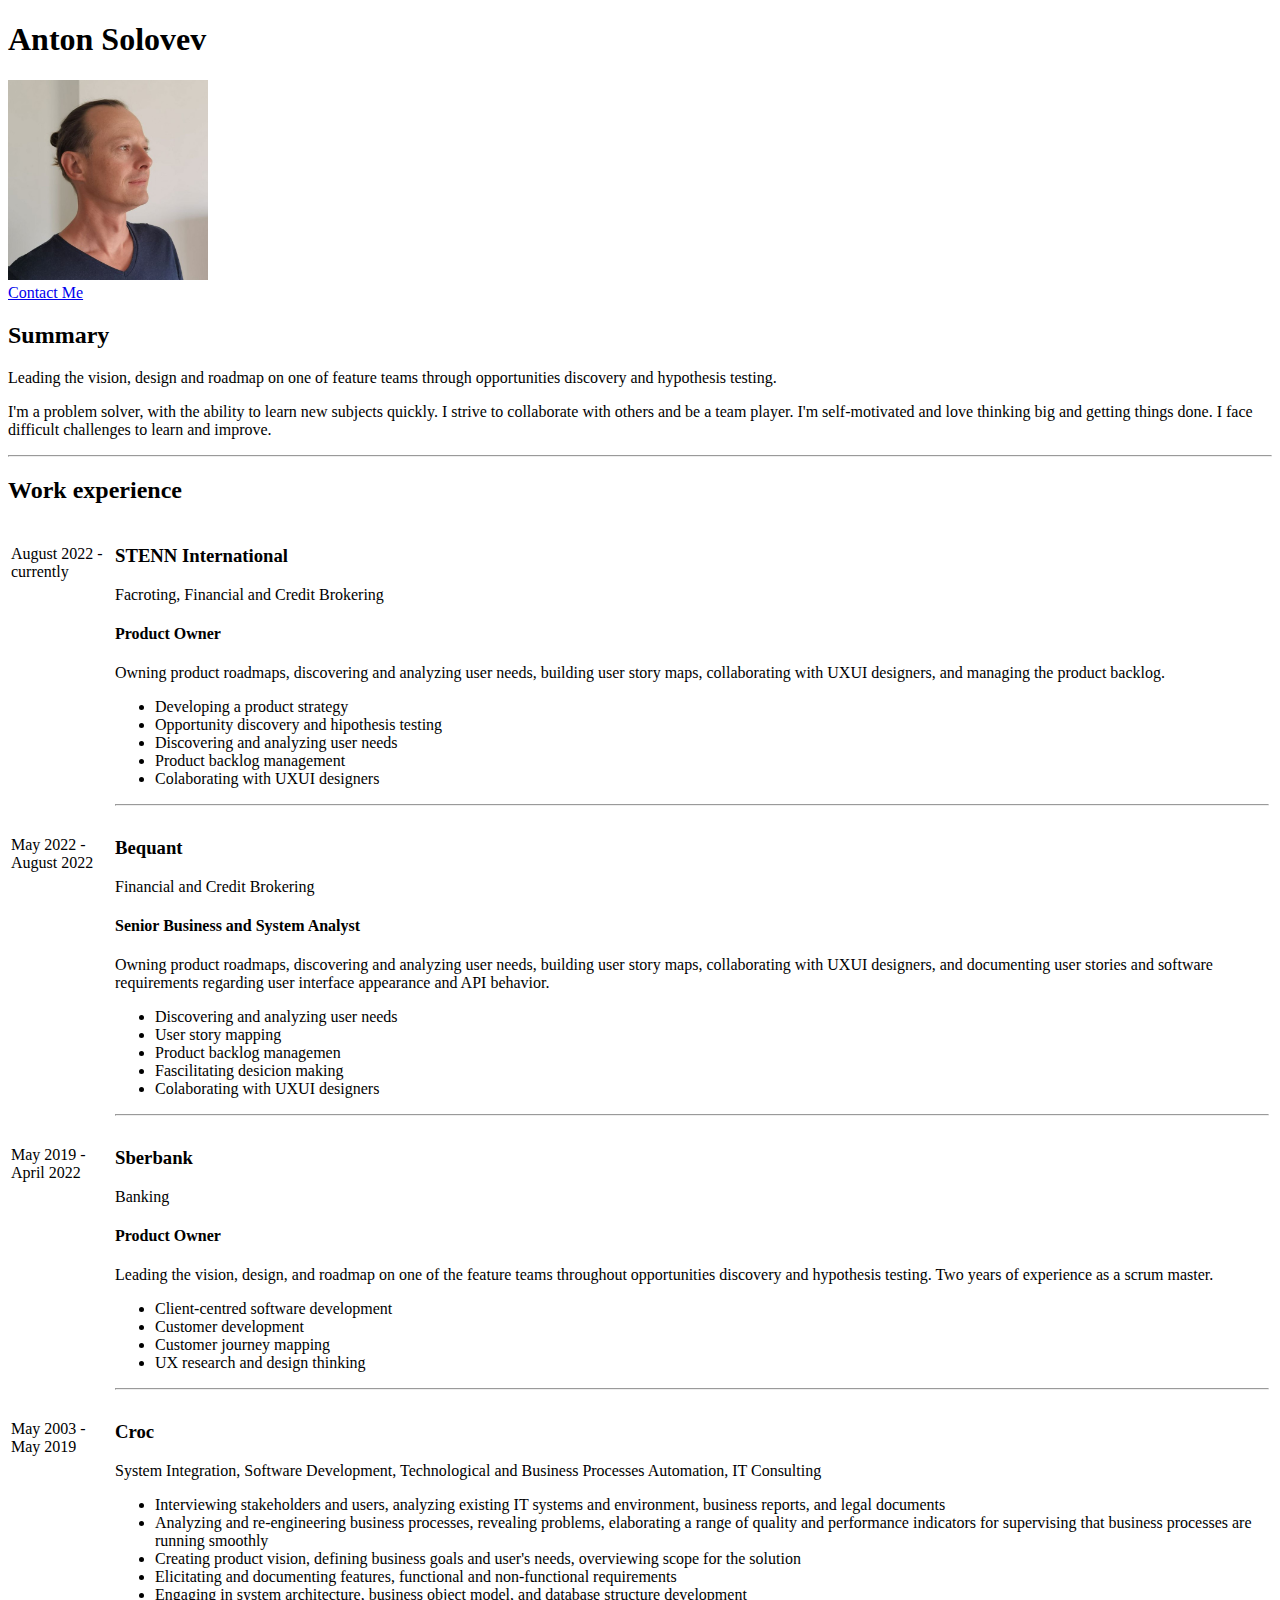
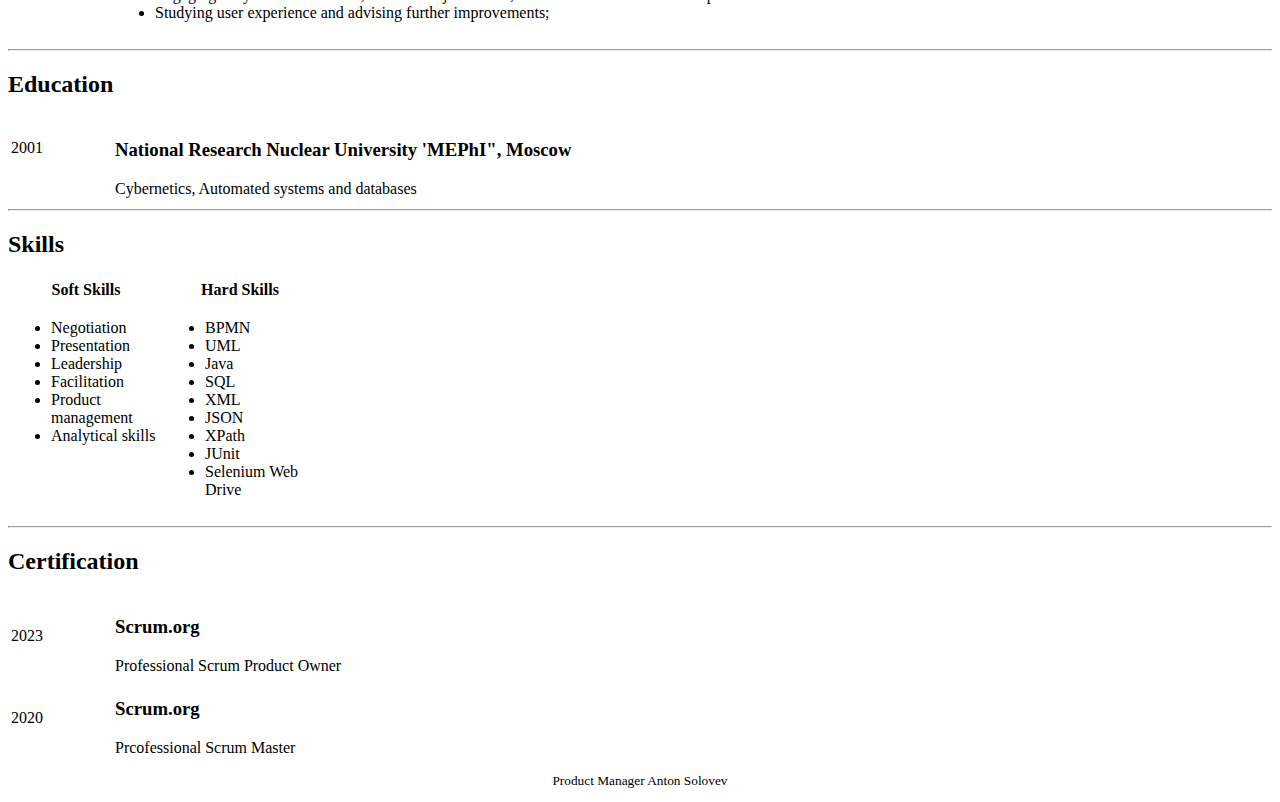
==== index.html @ 21865e2b "Add files via upload" ====
<!DOCTYPE html>
<html lang="en">
    <head>
        <meta charset="UTF-8" />
        <title>My Resume</title>
    </head>
    <body>
        <h1>Anton Solovev</h1>
        <img 
            src="./assets/images/Anton Solovev photo.jpg"
            height="200" 
            alt="Anotn Solovev photo" />
        <br>
        <a href="./public/contact.html">Contact Me</a>
        <h2>Summary</h2>
        <p>Leading the vision, design and roadmap on one of feature teams through opportunities discovery and hypothesis testing.</p>
        <p>I'm a problem solver, with the ability to learn new subjects quickly.
        I strive to collaborate with others and be a team player.
        I'm self-motivated and love thinking big and getting things done.
        I face difficult challenges to learn and improve.</p>
        <hr />
        <h2>Work experience</h2>
        <table>
            <tr>
                <td width="100" valign="top">
                    <br/>August 2022 - currently
                </td>
                <td>
                    <h3>STENN International</h3>
                    Facroting, Financial and Credit Brokering
                    <h4>Product Owner</h4>
                    Owning product roadmaps, discovering and analyzing user needs, building user story maps, collaborating with UXUI designers, and managing the product backlog.
                    <ul>
                        <li>Developing a product strategy</li>
                        <li>Opportunity discovery and hipothesis testing</li>
                        <li>Discovering and analyzing user needs</li>
                        <li>Product backlog management</li>
                        <li>Colaborating with UXUI designers</li>
                    </ul>
                    <hr />
                </td>
            </tr>
            <tr>
                <td valign="top"><br />May 2022 - August 2022</td>
                <td>
                    <h3>Bequant</h3>
                    Financial and Credit Brokering
                    <h4>Senior Business and System Analyst</h4>
                    Owning product roadmaps, discovering and analyzing user needs, building user story maps, collaborating with UXUI designers, and documenting user stories and software requirements regarding user interface appearance and API behavior.
                    <ul>
                        <li>Discovering and analyzing user needs</li>
                        <li>User story mapping</li>
                        <li>Product backlog managemen</li>
                        <li>Fascilitating desicion making</li>
                        <li>Colaborating with UXUI designers</li>
                    </ul>
                    <hr />
                </td>
            </tr>
            <tr>
                <td valign="top"><br />May 2019 - April 2022</td>
                <td>
                    <h3>Sberbank</h3>
                    Banking
                    <h4>Product Owner</h4>
                    Leading the vision, design, and roadmap on one of the feature teams throughout opportunities discovery and hypothesis testing. Two years of experience as a scrum master.
                    <ul>
                        <li>Client-centred software development</li>
                        <li>Customer development</li>
                        <li>Customer journey mapping</li>
                        <li>UX research and design thinking</li>
                    </ul>
                    <hr />
                </td>
            </tr>
            <tr>
                <td valign="top"><br />May 2003 - May 2019</td>
                <td>
                    <h3>Croc</h3>
                    System Integration, Software Development, Technological and Business Processes Automation, IT Consulting
                    <ul>
                        <li>Interviewing stakeholders and users, analyzing existing IT systems and environment, business reports, and legal documents</li>
                        <li>Analyzing and re-engineering business processes, revealing problems, elaborating a range of quality and performance indicators for supervising that business processes are running smoothly</li>
                        <li>Creating product vision, defining business goals and user's needs, overviewing scope for the solution</li>
                        <li>Elicitating and documenting features, functional and non-functional requirements</li>
                        <li>Engaging in system architecture, business object model, and database structure development</li>
                        <li>Studying user experience and advising further improvements;</li>
                    </ul>
                </td>
            </tr>
        
        </table>
        <hr />
        <h2>Education</h2>
        <table>
            <tr>
                <td width="100" valign="top"><br />2001</td>
                <td>
                    <h3>National Research Nuclear University 'MEPhI", Moscow</h3>
                    Cybernetics, Automated systems and databases
                </td>
            </tr>
        </table>
        <hr />
        <h2>Skills</h2>
            <table>
                <tr>
                    <td width="150" align="center"><b>Soft Skills</b></td>
                    <td width="150" align="center"><b>Hard Skills</b></td>
                </tr>
                <tr>
                    <td valign="top">
                        <ul>
                            <li>Negotiation</li>
                            <li>Presentation</li>
                            <li>Leadership</li>
                            <li>Facilitation</li>
                            <li>Product management</li>
                            <li>Analytical skills</li>
                        </ul>
                    </td>
                    <td valign="top">
                        <ul>
                            <li>BPMN</li>
                            <li>UML</li>
                            <li>Java</li>
                            <li>SQL</li>
                            <li>XML</li>
                            <li>JSON</li>
                            <li>XPath</li>
                            <li>JUnit</li>
                            <li>Selenium Web Drive</li>
                        </ul>
                    </td>
                </tr>
            </table>
        <hr />
        <h2>Certification</h2>
        <table>
            <tr>
                <td width="100">2023</td>
                <td>
                    <h3>Scrum.org</h3>
                    Professional Scrum Product Owner
                </td>
            </tr>
            <tr>
                <td>2020</td>
                <td>
                    <h3>Scrum.org</h3>
                    Prcofessional Scrum Master
                </td>
            </tr>
        </table>
        <footer>
            <small>
                <p align="center">Product Manager Anton Solovev</p>
            </small>
        </footer>
    </body>
</html>
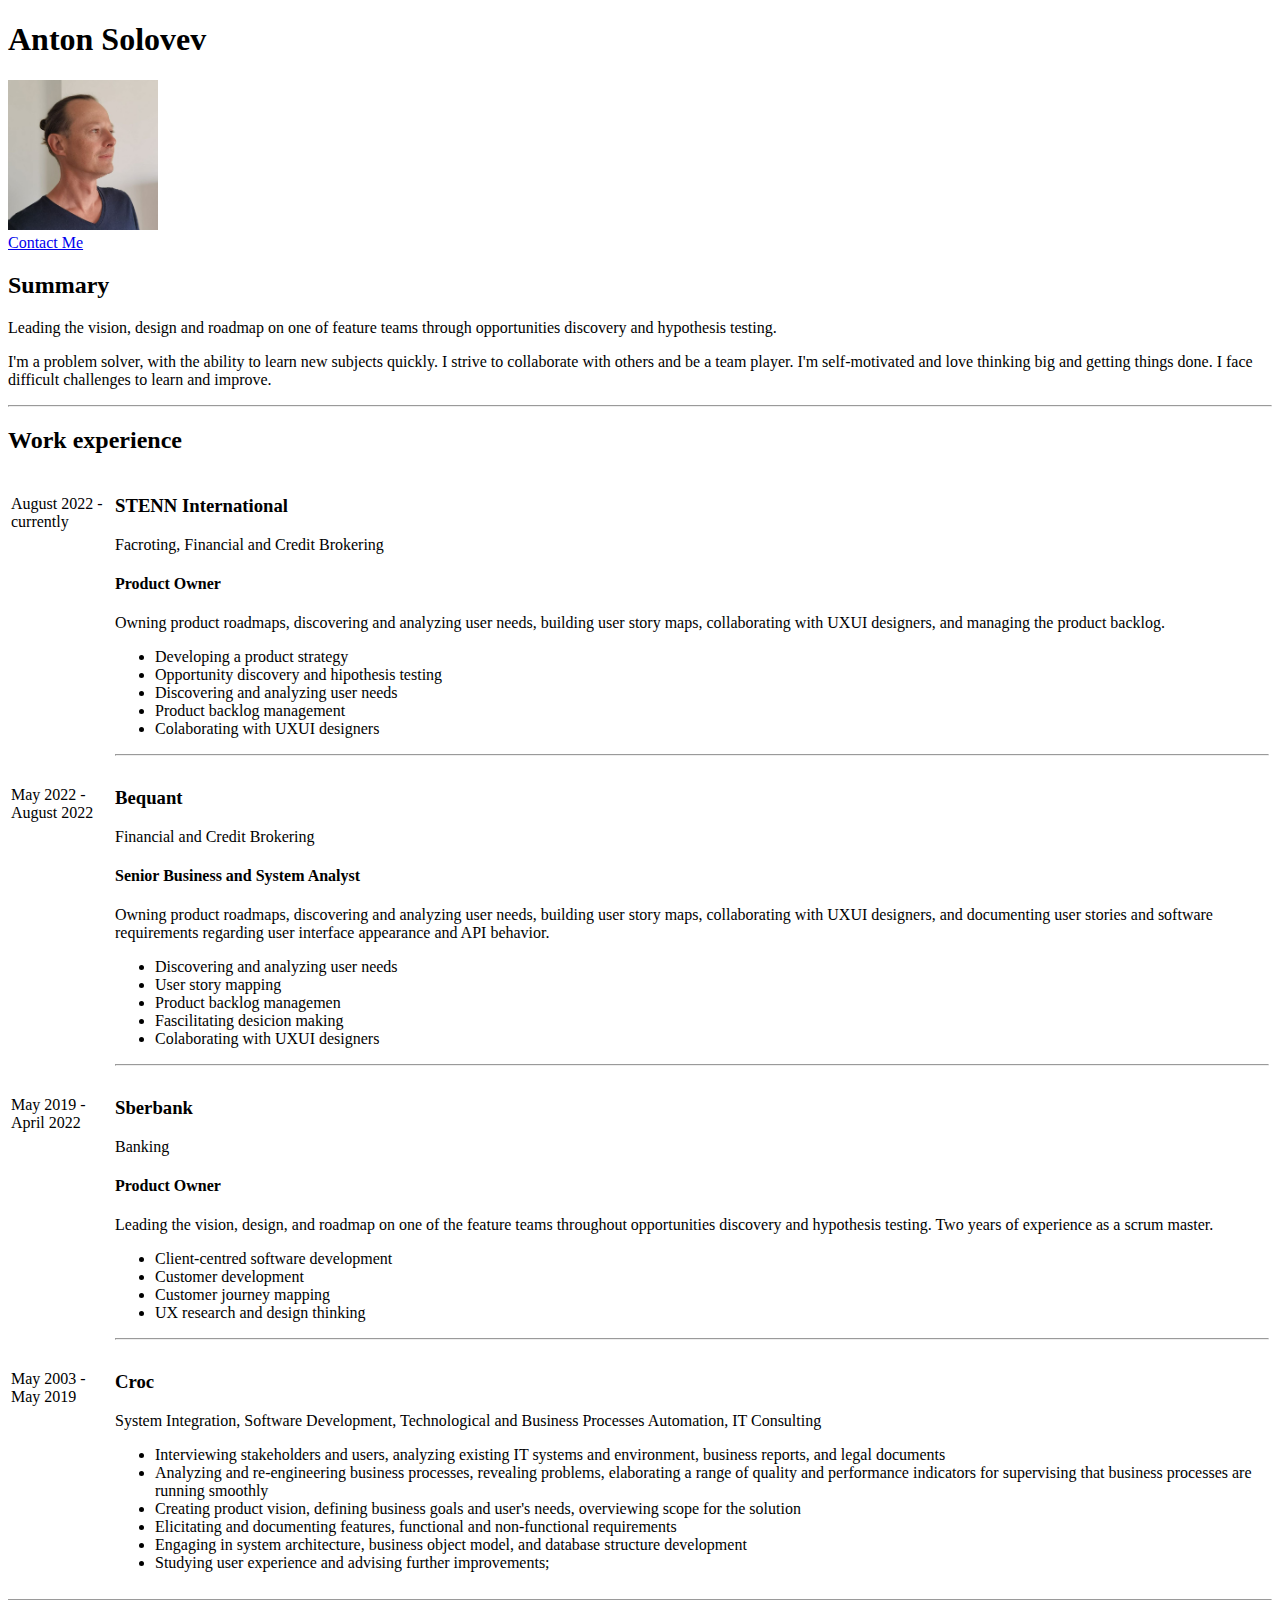
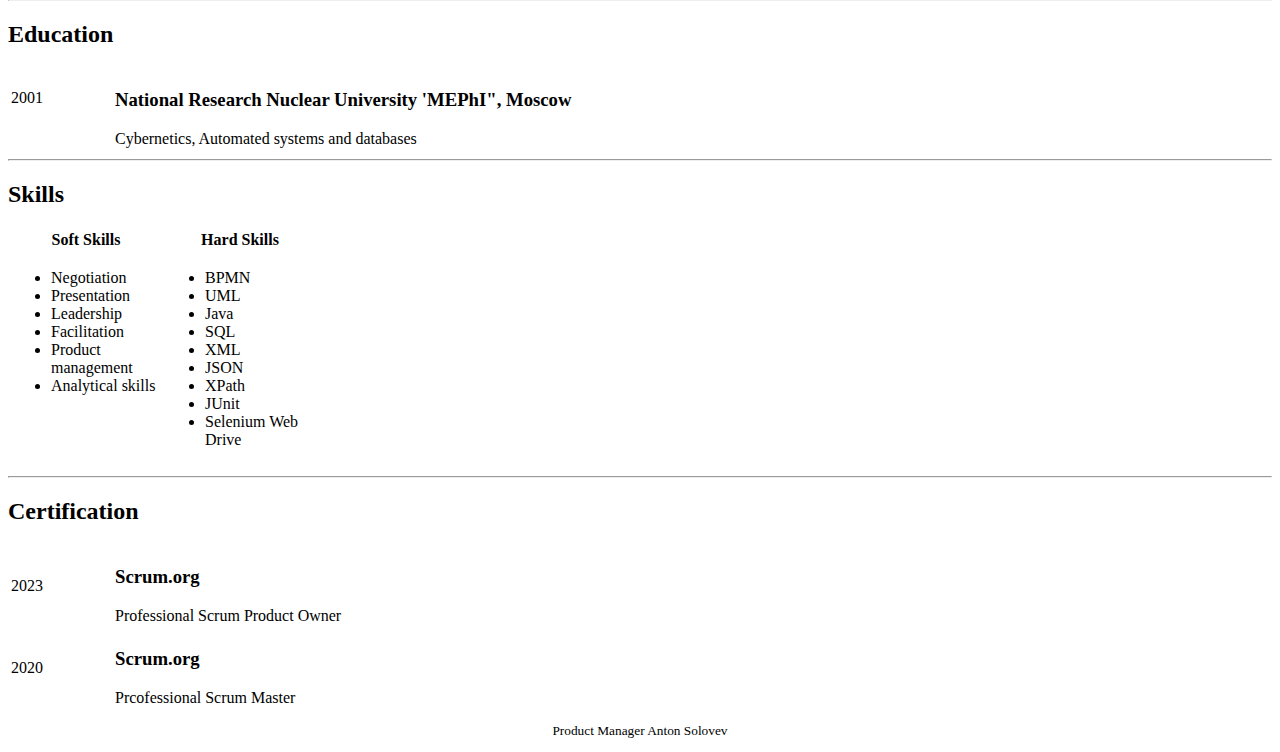
==== commit bffd47cd: "Add files via upload" ====
--- a/index.html
+++ b/index.html
@@ -8,7 +8,7 @@
         <h1>Anton Solovev</h1>
         <img 
             src="./assets/images/Anton Solovev photo.jpg"
-            height="200" 
+            height="150" 
             alt="Anotn Solovev photo" />
         <br>
         <a href="./public/contact.html">Contact Me</a>
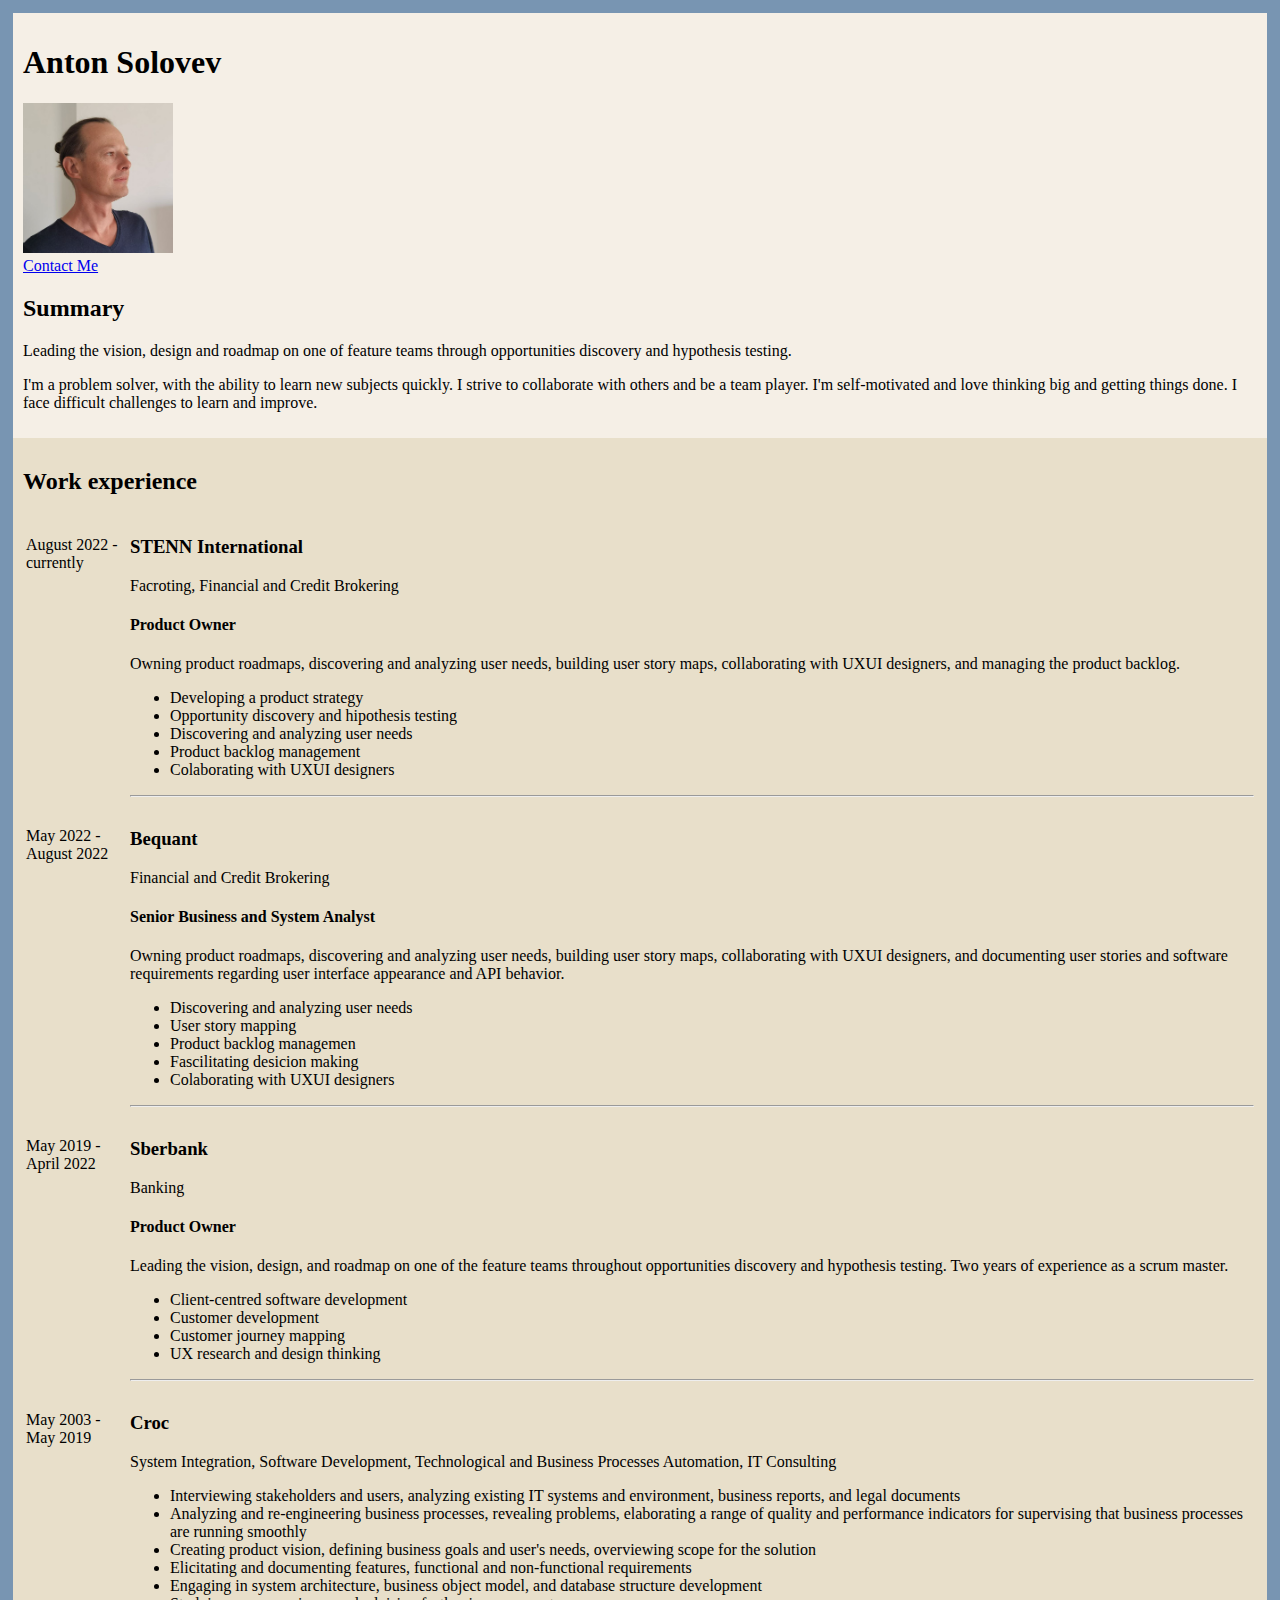
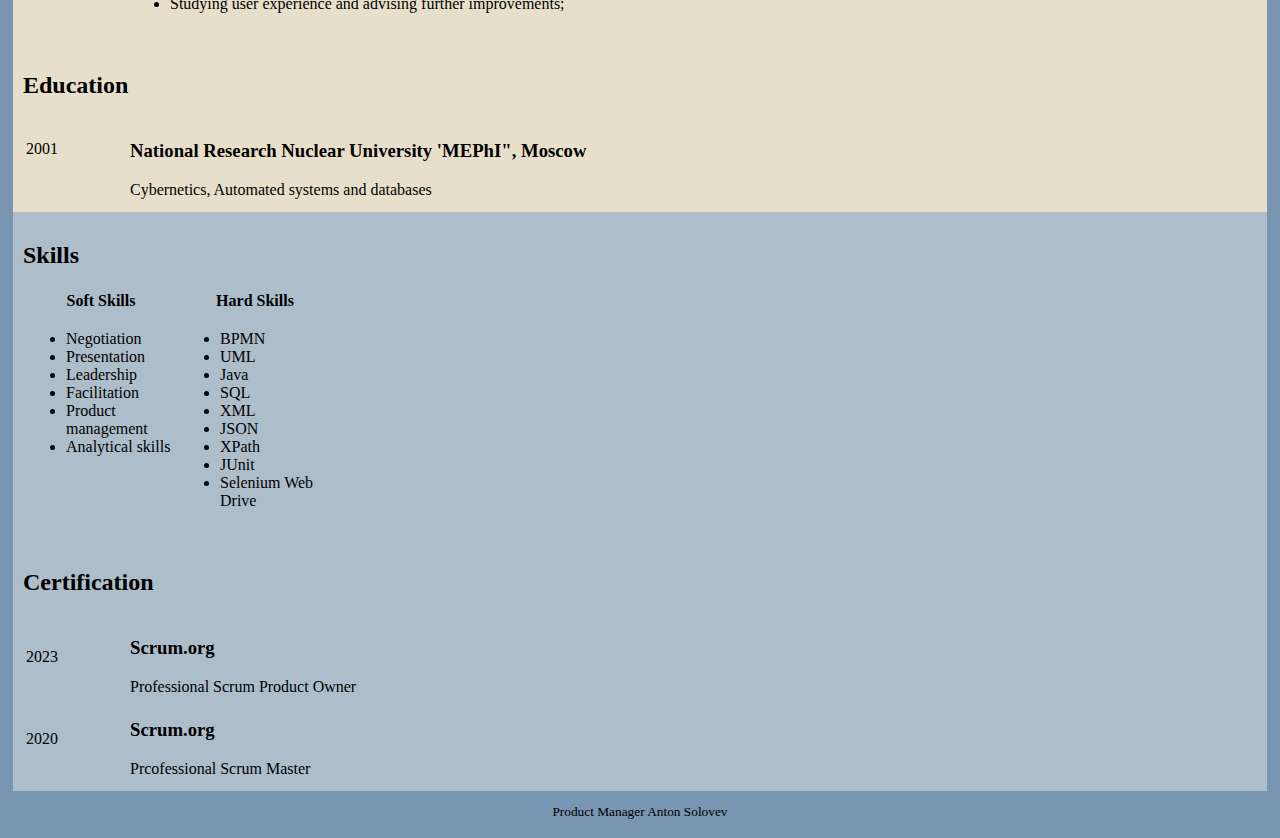
==== commit 028c6af0: "Add CSS" ====
--- a/index.html
+++ b/index.html
@@ -3,94 +3,99 @@
     <head>
         <meta charset="UTF-8" />
         <title>My Resume</title>
+        <link rel="stylesheet" href="./style.css" />
     </head>
     <body>
-        <h1>Anton Solovev</h1>
-        <img 
-            src="./assets/images/Anton Solovev photo.jpg"
-            height="150" 
-            alt="Anotn Solovev photo" />
-        <br>
-        <a href="./public/contact.html">Contact Me</a>
-        <h2>Summary</h2>
-        <p>Leading the vision, design and roadmap on one of feature teams through opportunities discovery and hypothesis testing.</p>
-        <p>I'm a problem solver, with the ability to learn new subjects quickly.
-        I strive to collaborate with others and be a team player.
-        I'm self-motivated and love thinking big and getting things done.
-        I face difficult challenges to learn and improve.</p>
-        <hr />
-        <h2>Work experience</h2>
-        <table>
-            <tr>
-                <td width="100" valign="top">
-                    <br/>August 2022 - currently
-                </td>
-                <td>
-                    <h3>STENN International</h3>
-                    Facroting, Financial and Credit Brokering
-                    <h4>Product Owner</h4>
-                    Owning product roadmaps, discovering and analyzing user needs, building user story maps, collaborating with UXUI designers, and managing the product backlog.
-                    <ul>
-                        <li>Developing a product strategy</li>
-                        <li>Opportunity discovery and hipothesis testing</li>
-                        <li>Discovering and analyzing user needs</li>
-                        <li>Product backlog management</li>
-                        <li>Colaborating with UXUI designers</li>
-                    </ul>
-                    <hr />
-                </td>
-            </tr>
-            <tr>
-                <td valign="top"><br />May 2022 - August 2022</td>
-                <td>
-                    <h3>Bequant</h3>
-                    Financial and Credit Brokering
-                    <h4>Senior Business and System Analyst</h4>
-                    Owning product roadmaps, discovering and analyzing user needs, building user story maps, collaborating with UXUI designers, and documenting user stories and software requirements regarding user interface appearance and API behavior.
-                    <ul>
-                        <li>Discovering and analyzing user needs</li>
-                        <li>User story mapping</li>
-                        <li>Product backlog managemen</li>
-                        <li>Fascilitating desicion making</li>
-                        <li>Colaborating with UXUI designers</li>
-                    </ul>
-                    <hr />
-                </td>
-            </tr>
-            <tr>
-                <td valign="top"><br />May 2019 - April 2022</td>
-                <td>
-                    <h3>Sberbank</h3>
-                    Banking
-                    <h4>Product Owner</h4>
-                    Leading the vision, design, and roadmap on one of the feature teams throughout opportunities discovery and hypothesis testing. Two years of experience as a scrum master.
-                    <ul>
-                        <li>Client-centred software development</li>
-                        <li>Customer development</li>
-                        <li>Customer journey mapping</li>
-                        <li>UX research and design thinking</li>
-                    </ul>
-                    <hr />
-                </td>
-            </tr>
-            <tr>
-                <td valign="top"><br />May 2003 - May 2019</td>
-                <td>
-                    <h3>Croc</h3>
-                    System Integration, Software Development, Technological and Business Processes Automation, IT Consulting
-                    <ul>
-                        <li>Interviewing stakeholders and users, analyzing existing IT systems and environment, business reports, and legal documents</li>
-                        <li>Analyzing and re-engineering business processes, revealing problems, elaborating a range of quality and performance indicators for supervising that business processes are running smoothly</li>
-                        <li>Creating product vision, defining business goals and user's needs, overviewing scope for the solution</li>
-                        <li>Elicitating and documenting features, functional and non-functional requirements</li>
-                        <li>Engaging in system architecture, business object model, and database structure development</li>
-                        <li>Studying user experience and advising further improvements;</li>
-                    </ul>
-                </td>
-            </tr>
-        
-        </table>
-        <hr />
+        <div id="summary">
+            <h1>Anton Solovev</h1>
+            <img 
+                src="./assets/images/Anton Solovev photo.jpg"
+                height="150" 
+                alt="Anotn Solovev photo" />
+            <br>
+            <a href="./public/contact.html">Contact Me</a>
+            <h2>Summary</h2>
+            <p>Leading the vision, design and roadmap on one of feature teams through opportunities discovery and hypothesis testing.</p>
+            <p>I'm a problem solver, with the ability to learn new subjects quickly.
+            I strive to collaborate with others and be a team player.
+            I'm self-motivated and love thinking big and getting things done.
+            I face difficult challenges to learn and improve.</p>
+        </div>
+
+        <div id="experience">
+            <h2>Work experience</h2>
+            <table>
+                <tr>
+                    <td width="100" valign="top">
+                        <br/>August 2022 - currently
+                    </td>
+                    <td>
+                        <h3>STENN International</h3>
+                        Facroting, Financial and Credit Brokering
+                        <h4>Product Owner</h4>
+                        Owning product roadmaps, discovering and analyzing user needs, building user story maps, collaborating with UXUI designers, and managing the product backlog.
+                        <ul>
+                            <li>Developing a product strategy</li>
+                            <li>Opportunity discovery and hipothesis testing</li>
+                            <li>Discovering and analyzing user needs</li>
+                            <li>Product backlog management</li>
+                            <li>Colaborating with UXUI designers</li>
+                        </ul>
+                        <hr />
+                    </td>
+                </tr>
+                <tr>
+                    <td valign="top"><br />May 2022 - August 2022</td>
+                    <td>
+                        <h3>Bequant</h3>
+                        Financial and Credit Brokering
+                        <h4>Senior Business and System Analyst</h4>
+                        Owning product roadmaps, discovering and analyzing user needs, building user story maps, collaborating with UXUI designers, and documenting user stories and software requirements regarding user interface appearance and API behavior.
+                        <ul>
+                            <li>Discovering and analyzing user needs</li>
+                            <li>User story mapping</li>
+                            <li>Product backlog managemen</li>
+                            <li>Fascilitating desicion making</li>
+                            <li>Colaborating with UXUI designers</li>
+                        </ul>
+                        <hr />
+                    </td>
+                </tr>
+                <tr>
+                    <td valign="top"><br />May 2019 - April 2022</td>
+                    <td>
+                        <h3>Sberbank</h3>
+                        Banking
+                        <h4>Product Owner</h4>
+                        Leading the vision, design, and roadmap on one of the feature teams throughout opportunities discovery and hypothesis testing. Two years of experience as a scrum master.
+                        <ul>
+                            <li>Client-centred software development</li>
+                            <li>Customer development</li>
+                            <li>Customer journey mapping</li>
+                            <li>UX research and design thinking</li>
+                        </ul>
+                        <hr />
+                    </td>
+                </tr>
+                <tr>
+                    <td valign="top"><br />May 2003 - May 2019</td>
+                    <td>
+                        <h3>Croc</h3>
+                        System Integration, Software Development, Technological and Business Processes Automation, IT Consulting
+                        <ul>
+                            <li>Interviewing stakeholders and users, analyzing existing IT systems and environment, business reports, and legal documents</li>
+                            <li>Analyzing and re-engineering business processes, revealing problems, elaborating a range of quality and performance indicators for supervising that business processes are running smoothly</li>
+                            <li>Creating product vision, defining business goals and user's needs, overviewing scope for the solution</li>
+                            <li>Elicitating and documenting features, functional and non-functional requirements</li>
+                            <li>Engaging in system architecture, business object model, and database structure development</li>
+                            <li>Studying user experience and advising further improvements;</li>
+                        </ul>
+                    </td>
+                </tr>
+            </table>
+        </div>
+
+        <div id="education">
         <h2>Education</h2>
         <table>
             <tr>
@@ -101,8 +106,10 @@
                 </td>
             </tr>
         </table>
-        <hr />
-        <h2>Skills</h2>
+        </div>
+
+        <div id="skills">
+            <h2>Skills</h2>
             <table>
                 <tr>
                     <td width="150" align="center"><b>Soft Skills</b></td>
@@ -134,24 +141,27 @@
                     </td>
                 </tr>
             </table>
-        <hr />
-        <h2>Certification</h2>
-        <table>
-            <tr>
-                <td width="100">2023</td>
-                <td>
-                    <h3>Scrum.org</h3>
-                    Professional Scrum Product Owner
-                </td>
-            </tr>
-            <tr>
-                <td>2020</td>
-                <td>
-                    <h3>Scrum.org</h3>
-                    Prcofessional Scrum Master
-                </td>
-            </tr>
-        </table>
+        </div>
+
+        <div id="cerification">
+            <h2>Certification</h2>
+            <table>
+                <tr>
+                    <td width="100">2023</td>
+                    <td>
+                        <h3>Scrum.org</h3>
+                        Professional Scrum Product Owner
+                    </td>
+                </tr>
+                <tr>
+                    <td>2020</td>
+                    <td>
+                        <h3>Scrum.org</h3>
+                        Prcofessional Scrum Master
+                    </td>
+                </tr>
+            </table>
+        </div>
         <footer>
             <small>
                 <p align="center">Product Manager Anton Solovev</p>
--- a/style.css
+++ b/style.css
@@ -0,0 +1,22 @@
+
+html {
+    background-color: #7895B2;
+    padding: 5px;
+}
+
+div {
+    padding: 10px;
+}
+
+#summary{
+    background-color: #F5EFE6;
+}
+
+#education, #experience  {
+    background-color: #E8DFCA;
+}
+
+#skills, #cerification {
+    background-color: #AEBDCA;
+}
+
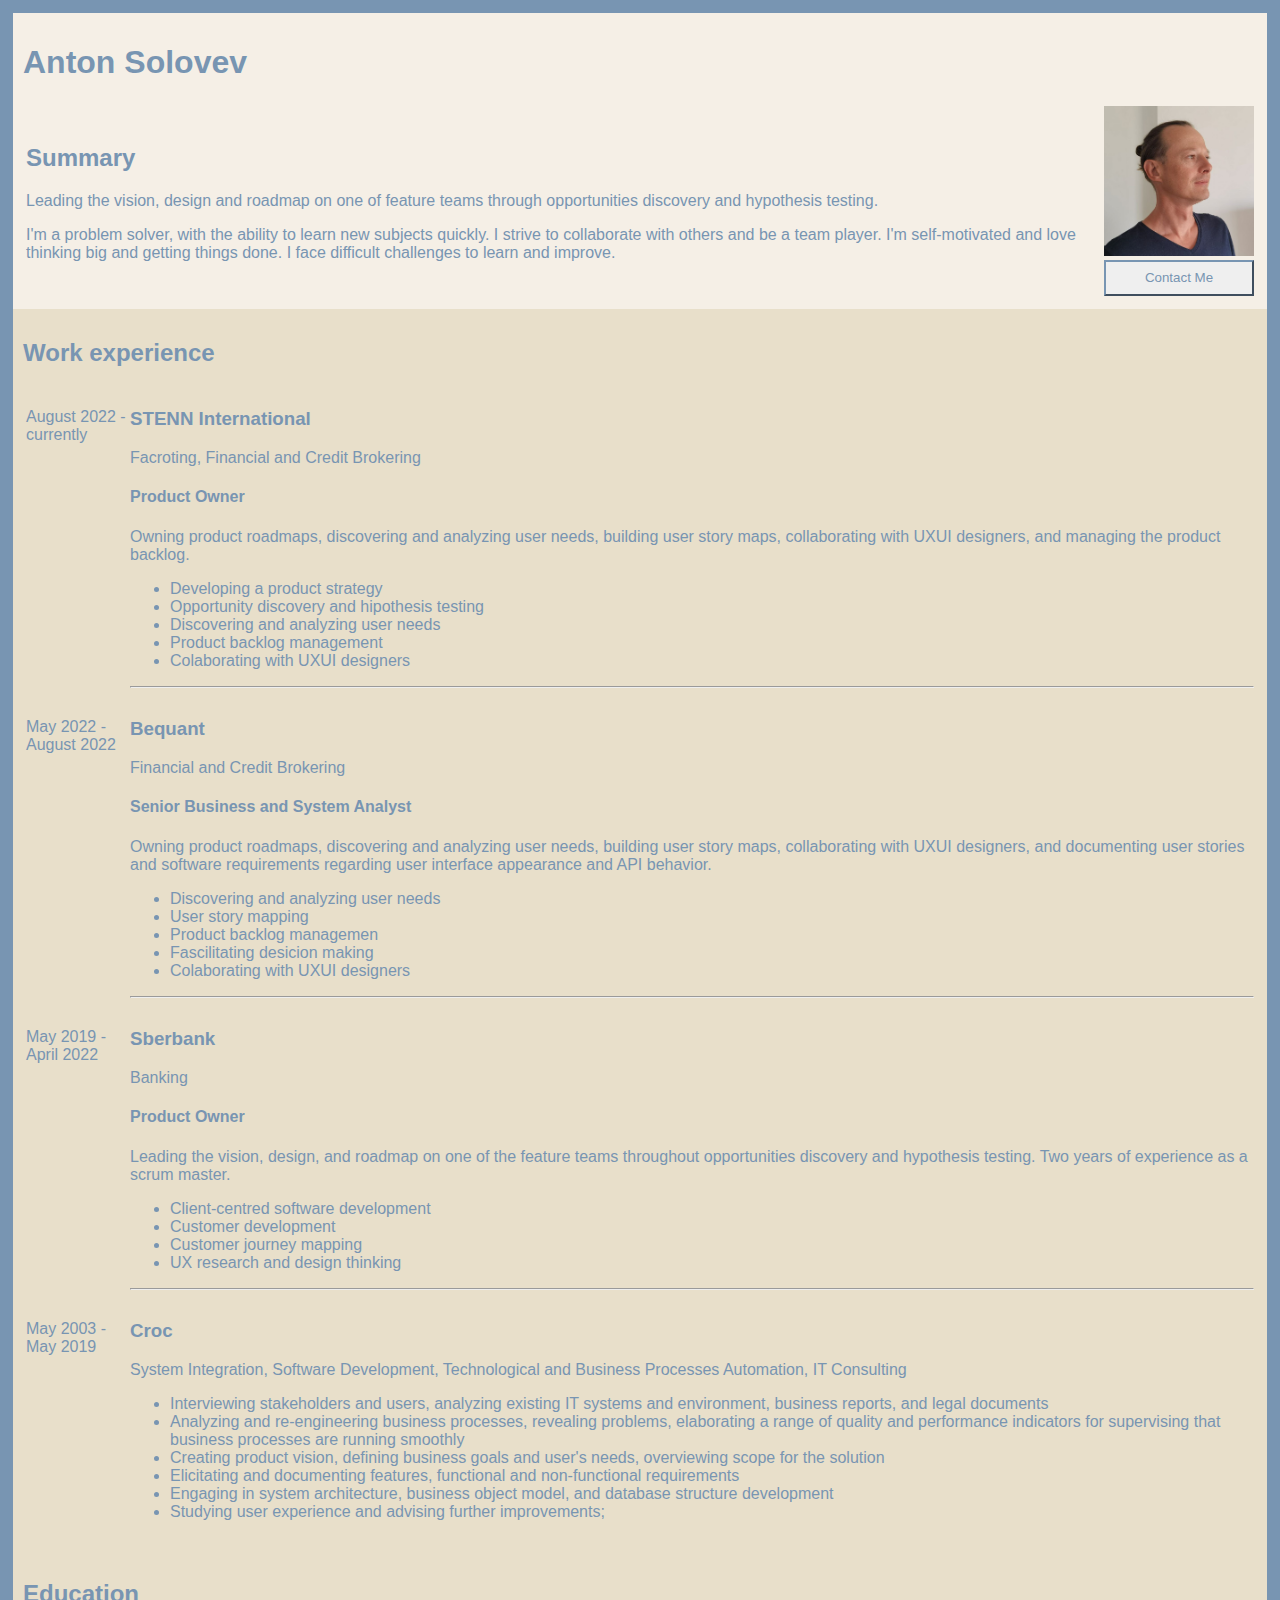
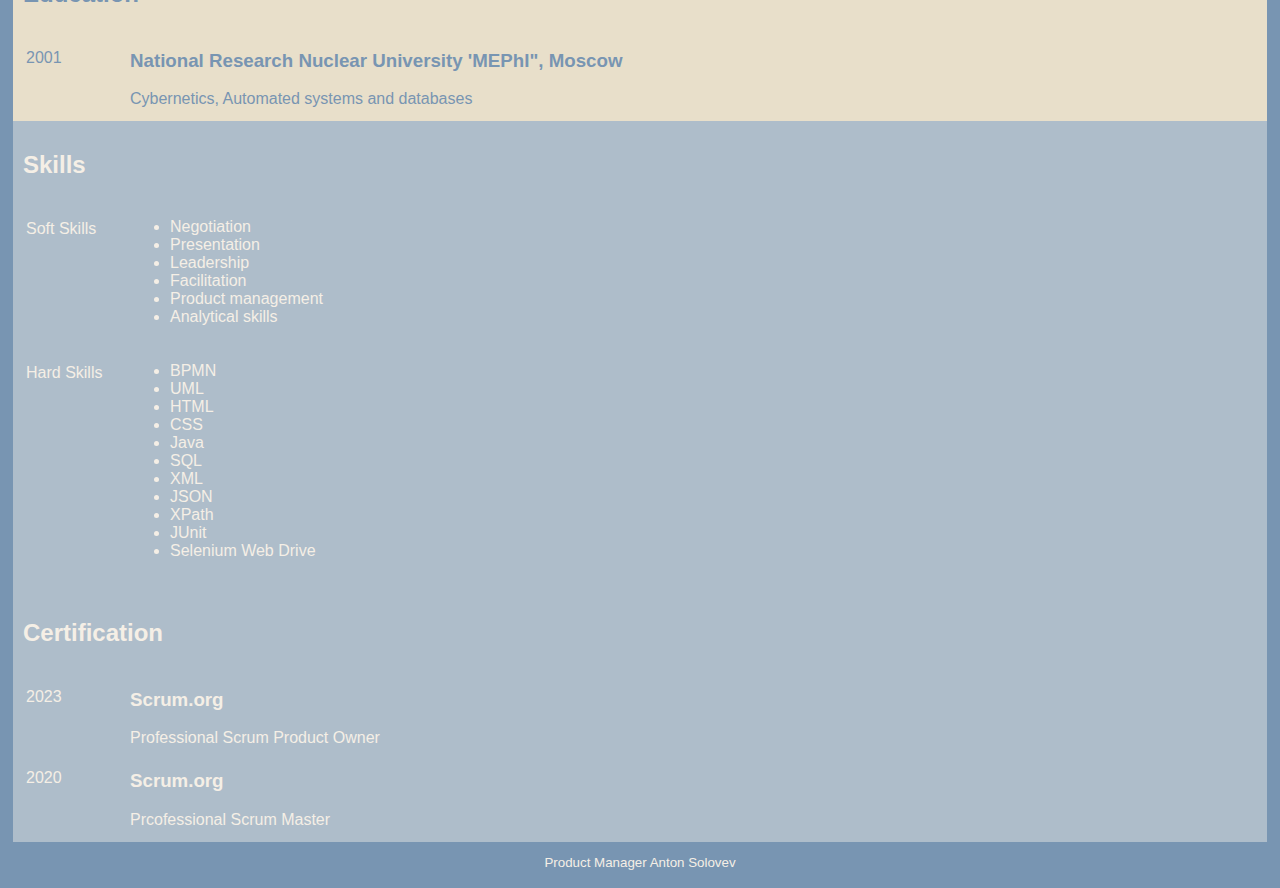
==== commit fa06b909: "CSS improvements" ====
--- a/index.html
+++ b/index.html
@@ -7,26 +7,38 @@
     </head>
     <body>
         <div id="summary">
-            <h1>Anton Solovev</h1>
-            <img 
-                src="./assets/images/Anton Solovev photo.jpg"
-                height="150" 
-                alt="Anotn Solovev photo" />
-            <br>
-            <a href="./public/contact.html">Contact Me</a>
-            <h2>Summary</h2>
-            <p>Leading the vision, design and roadmap on one of feature teams through opportunities discovery and hypothesis testing.</p>
-            <p>I'm a problem solver, with the ability to learn new subjects quickly.
-            I strive to collaborate with others and be a team player.
-            I'm self-motivated and love thinking big and getting things done.
-            I face difficult challenges to learn and improve.</p>
+            <table>
+                <tr>
+                    <td>
+                        <h2>Summary</h2>
+                        <p>Leading the vision, design and roadmap on one of feature teams through opportunities discovery and hypothesis testing.</p>
+                        <p>I'm a problem solver, with the ability to learn new subjects quickly.
+                        I strive to collaborate with others and be a team player.
+                        I'm self-motivated and love thinking big and getting things done.
+                        I face difficult challenges to learn and improve.</p>    
+                    </td>
+                    <td>
+                        <img 
+                            src="./assets/images/Anton Solovev photo.jpg"
+                            alt="Anotn Solovev photo" />
+                        <br>
+                        <button 
+                            type="button" 
+                            onclick="window.location.href='./public/contact.html'">
+                                Contact Me 
+                        </button> 
+                    </td>
+
+                </tr>
+                <h1>Anton Solovev</h1>
+            </table>
         </div>
 
         <div id="experience">
             <h2>Work experience</h2>
             <table>
                 <tr>
-                    <td width="100" valign="top">
+                    <td class="left-header">
                         <br/>August 2022 - currently
                     </td>
                     <td>
@@ -45,7 +57,7 @@
                     </td>
                 </tr>
                 <tr>
-                    <td valign="top"><br />May 2022 - August 2022</td>
+                    <td class="left-header"><br />May 2022 - August 2022</td>
                     <td>
                         <h3>Bequant</h3>
                         Financial and Credit Brokering
@@ -62,7 +74,7 @@
                     </td>
                 </tr>
                 <tr>
-                    <td valign="top"><br />May 2019 - April 2022</td>
+                    <td class="left-header"><br />May 2019 - April 2022</td>
                     <td>
                         <h3>Sberbank</h3>
                         Banking
@@ -78,7 +90,7 @@
                     </td>
                 </tr>
                 <tr>
-                    <td valign="top"><br />May 2003 - May 2019</td>
+                    <td class="left-header"><br />May 2003 - May 2019</td>
                     <td>
                         <h3>Croc</h3>
                         System Integration, Software Development, Technological and Business Processes Automation, IT Consulting
@@ -99,7 +111,7 @@
         <h2>Education</h2>
         <table>
             <tr>
-                <td width="100" valign="top"><br />2001</td>
+                <td class="left-header"><br />2001</td>
                 <td>
                     <h3>National Research Nuclear University 'MEPhI", Moscow</h3>
                     Cybernetics, Automated systems and databases
@@ -112,10 +124,7 @@
             <h2>Skills</h2>
             <table>
                 <tr>
-                    <td width="150" align="center"><b>Soft Skills</b></td>
-                    <td width="150" align="center"><b>Hard Skills</b></td>
-                </tr>
-                <tr>
+                    <td class="left-header"><br />Soft Skills</td>
                     <td valign="top">
                         <ul>
                             <li>Negotiation</li>
@@ -126,10 +135,16 @@
                             <li>Analytical skills</li>
                         </ul>
                     </td>
+                </tr>
+                <tr>
+                    
+                    <td class="left-header"><br />Hard Skills</td>
                     <td valign="top">
                         <ul>
                             <li>BPMN</li>
                             <li>UML</li>
+                            <li>HTML</li>
+                            <li>CSS</li>
                             <li>Java</li>
                             <li>SQL</li>
                             <li>XML</li>
@@ -147,14 +162,14 @@
             <h2>Certification</h2>
             <table>
                 <tr>
-                    <td width="100">2023</td>
+                    <td class="left-header"><br/>2023</td>
                     <td>
                         <h3>Scrum.org</h3>
                         Professional Scrum Product Owner
                     </td>
                 </tr>
                 <tr>
-                    <td>2020</td>
+                    <td class="left-header"><br/>2020</td>
                     <td>
                         <h3>Scrum.org</h3>
                         Prcofessional Scrum Master
@@ -164,7 +179,7 @@
         </div>
         <footer>
             <small>
-                <p align="center">Product Manager Anton Solovev</p>
+                <p>Product Manager Anton Solovev</p>
             </small>
         </footer>
     </body>
--- a/style.css
+++ b/style.css
@@ -2,6 +2,8 @@
 html {
     background-color: #7895B2;
     padding: 5px;
+    font-family: sans-serif;
+    color: #F5EFE6; 
 }
 
 div {
@@ -10,13 +12,37 @@
 
 #summary{
     background-color: #F5EFE6;
+    color: #7895B2; 
 }
 
 #education, #experience  {
     background-color: #E8DFCA;
+    color: #7895B2; 
 }
 
 #skills, #cerification {
     background-color: #AEBDCA;
+    color: #F5EFE6;
 }
 
+.left-header {
+    width: 100px; 
+    vertical-align: top;
+}
+
+footer {
+    color: #F5EFE6;
+    text-align: center;
+}
+
+img {
+    height: 150px;
+    width: 150px;
+}
+
+button {
+    border-color: #7895B2;
+    color:#7895B2;
+    height: 36px;
+    width: 150px;
+}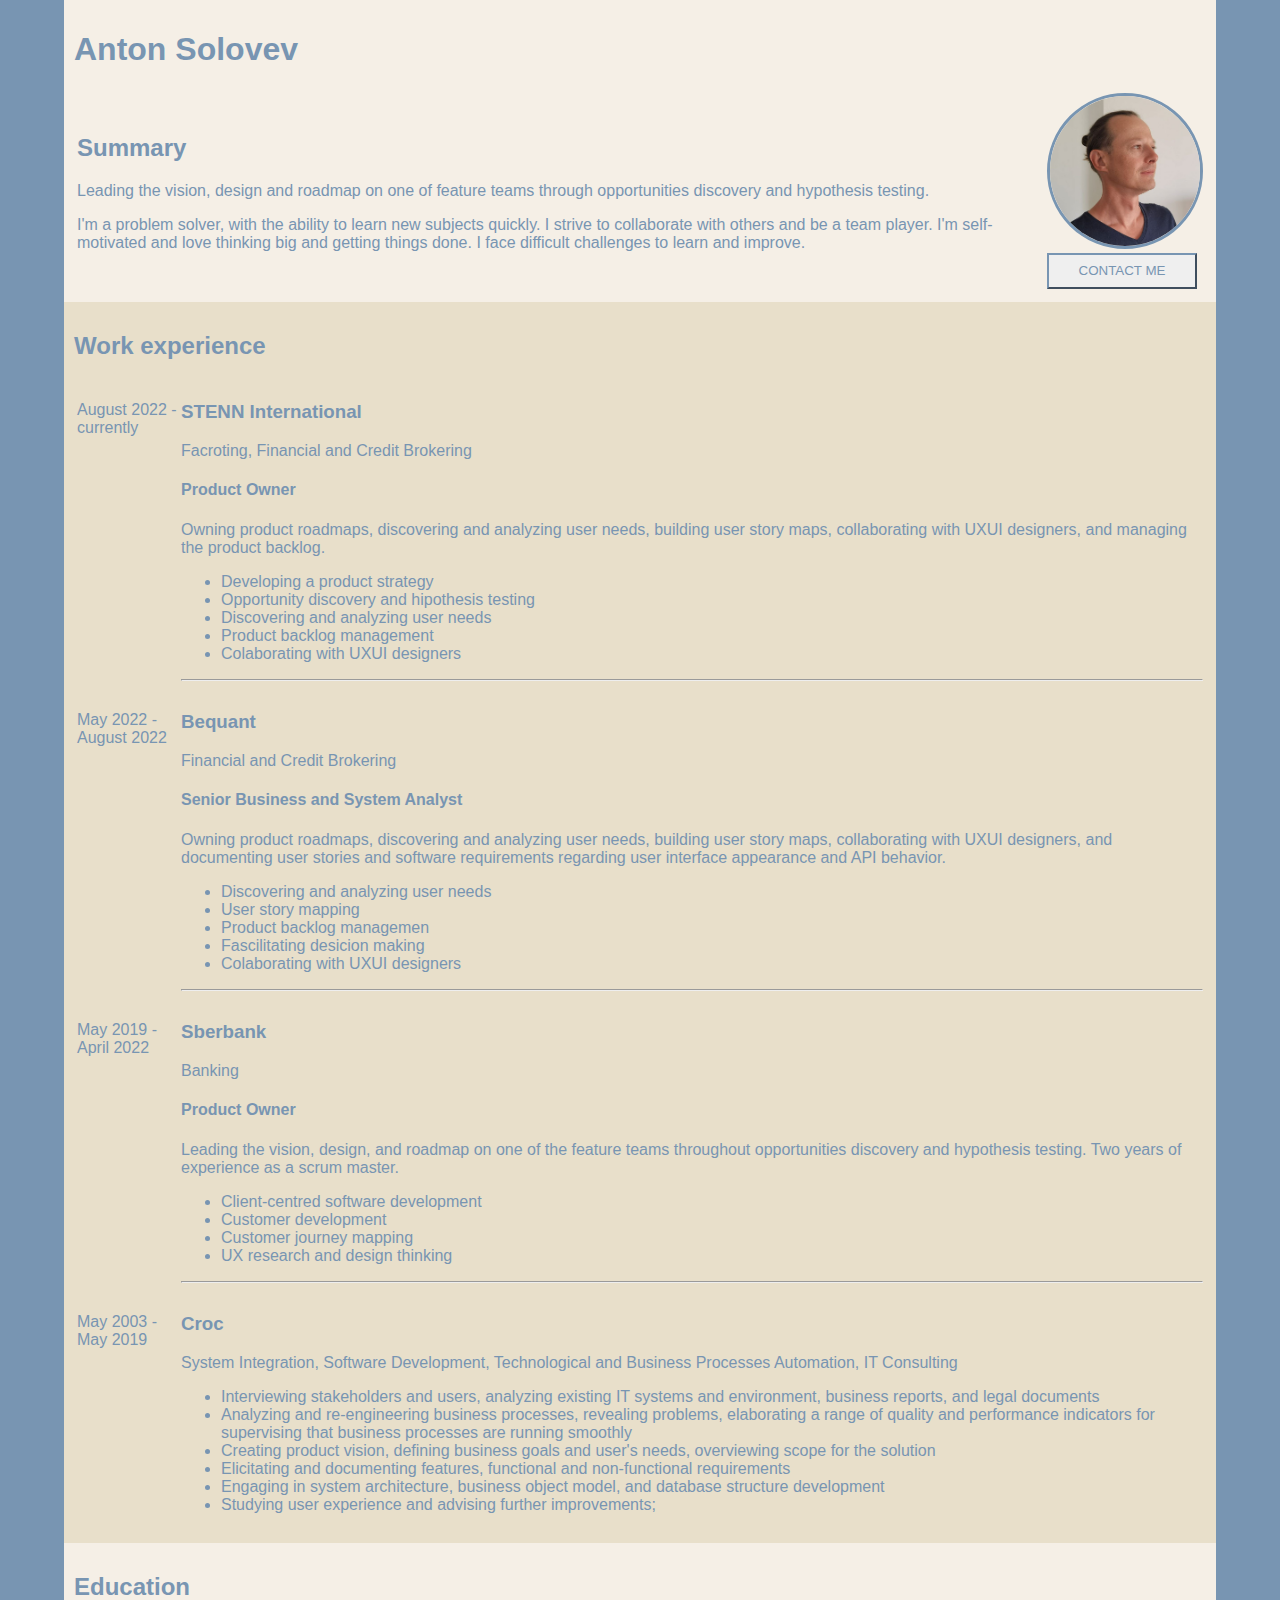
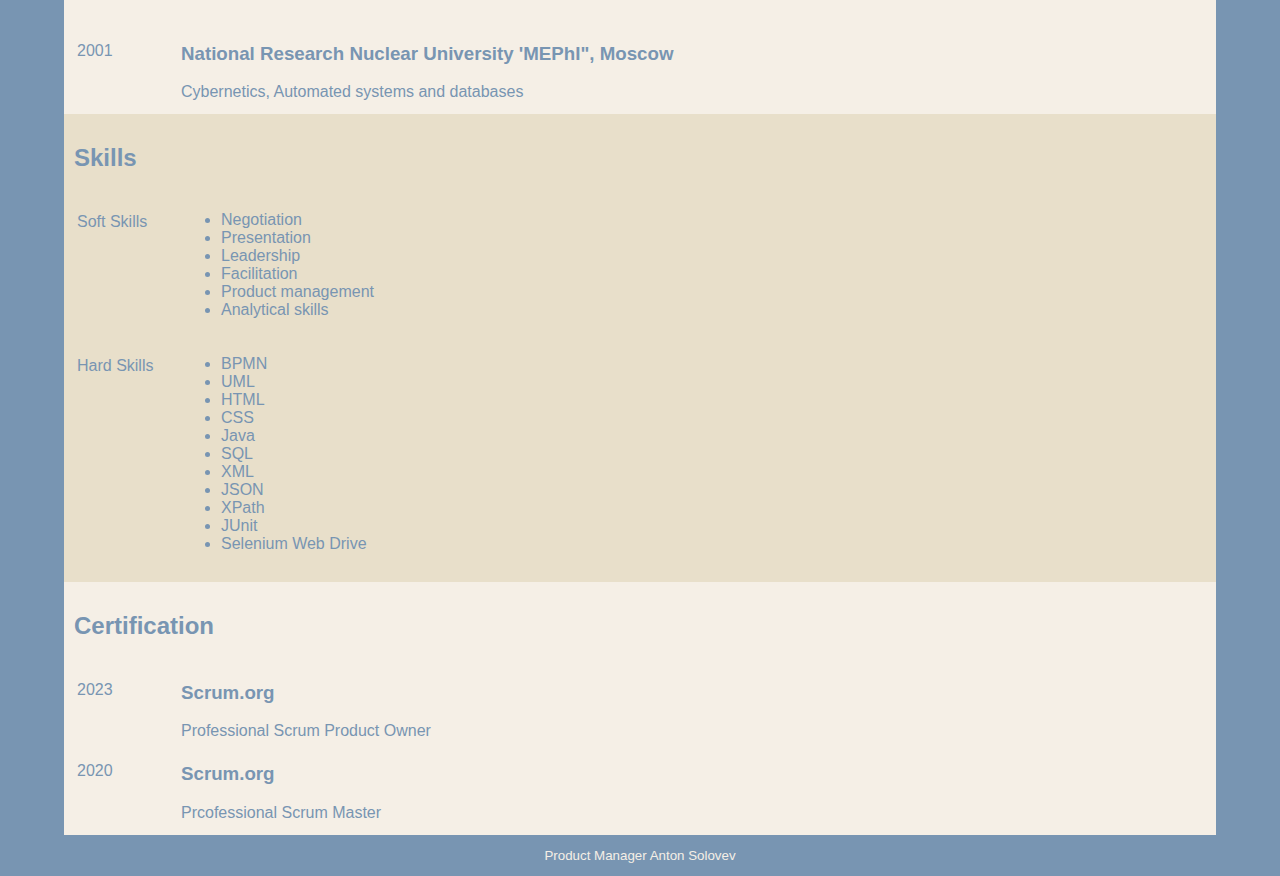
==== commit be62fcde: "Add CSS positioning" ====
--- a/index.html
+++ b/index.html
@@ -1,186 +1,221 @@
 <!DOCTYPE html>
 <html lang="en">
-    <head>
-        <meta charset="UTF-8" />
-        <title>My Resume</title>
-        <link rel="stylesheet" href="./style.css" />
-    </head>
-    <body>
-        <div id="summary">
-            <table>
-                <tr>
-                    <td>
-                        <h2>Summary</h2>
-                        <p>Leading the vision, design and roadmap on one of feature teams through opportunities discovery and hypothesis testing.</p>
-                        <p>I'm a problem solver, with the ability to learn new subjects quickly.
-                        I strive to collaborate with others and be a team player.
-                        I'm self-motivated and love thinking big and getting things done.
-                        I face difficult challenges to learn and improve.</p>    
-                    </td>
-                    <td>
-                        <img 
-                            src="./assets/images/Anton Solovev photo.jpg"
-                            alt="Anotn Solovev photo" />
-                        <br>
-                        <button 
-                            type="button" 
-                            onclick="window.location.href='./public/contact.html'">
-                                Contact Me 
-                        </button> 
-                    </td>
-
-                </tr>
-                <h1>Anton Solovev</h1>
-            </table>
-        </div>
-
+  <head>
+    <meta charset="UTF-8" />
+    <title>My Resume</title>
+    <link rel="stylesheet" href="./style.css" />
+  </head>
+  <body>
+    <div id="main">
+      <div id="summary" class="sticky">
+        <table>
+          <tr>
+            <td>
+              <h2>Summary</h2>
+              <p>
+                Leading the vision, design and roadmap on one of feature teams
+                through opportunities discovery and hypothesis testing.
+              </p>
+              <p>
+                I'm a problem solver, with the ability to learn new subjects
+                quickly. I strive to collaborate with others and be a team
+                player. I'm self-motivated and love thinking big and getting
+                things done. I face difficult challenges to learn and improve.
+              </p>
+            </td>
+            <td>
+              <img
+                id="circle-photo"
+                src="./assets/images/Anton Solovev photo.jpg"
+                alt="Anotn Solovev photo"
+              />
+              <br />
+              <button
+                type="button"
+                onclick="window.location.href='./public/contact.html'"
+              >
+                CONTACT ME
+              </button>
+            </td>
+          </tr>
+          <h1>Anton Solovev</h1>
+        </table>
+      </div>
+      <div class="scrollable">
         <div id="experience">
-            <h2>Work experience</h2>
-            <table>
-                <tr>
-                    <td class="left-header">
-                        <br/>August 2022 - currently
-                    </td>
-                    <td>
-                        <h3>STENN International</h3>
-                        Facroting, Financial and Credit Brokering
-                        <h4>Product Owner</h4>
-                        Owning product roadmaps, discovering and analyzing user needs, building user story maps, collaborating with UXUI designers, and managing the product backlog.
-                        <ul>
-                            <li>Developing a product strategy</li>
-                            <li>Opportunity discovery and hipothesis testing</li>
-                            <li>Discovering and analyzing user needs</li>
-                            <li>Product backlog management</li>
-                            <li>Colaborating with UXUI designers</li>
-                        </ul>
-                        <hr />
-                    </td>
-                </tr>
-                <tr>
-                    <td class="left-header"><br />May 2022 - August 2022</td>
-                    <td>
-                        <h3>Bequant</h3>
-                        Financial and Credit Brokering
-                        <h4>Senior Business and System Analyst</h4>
-                        Owning product roadmaps, discovering and analyzing user needs, building user story maps, collaborating with UXUI designers, and documenting user stories and software requirements regarding user interface appearance and API behavior.
-                        <ul>
-                            <li>Discovering and analyzing user needs</li>
-                            <li>User story mapping</li>
-                            <li>Product backlog managemen</li>
-                            <li>Fascilitating desicion making</li>
-                            <li>Colaborating with UXUI designers</li>
-                        </ul>
-                        <hr />
-                    </td>
-                </tr>
-                <tr>
-                    <td class="left-header"><br />May 2019 - April 2022</td>
-                    <td>
-                        <h3>Sberbank</h3>
-                        Banking
-                        <h4>Product Owner</h4>
-                        Leading the vision, design, and roadmap on one of the feature teams throughout opportunities discovery and hypothesis testing. Two years of experience as a scrum master.
-                        <ul>
-                            <li>Client-centred software development</li>
-                            <li>Customer development</li>
-                            <li>Customer journey mapping</li>
-                            <li>UX research and design thinking</li>
-                        </ul>
-                        <hr />
-                    </td>
-                </tr>
-                <tr>
-                    <td class="left-header"><br />May 2003 - May 2019</td>
-                    <td>
-                        <h3>Croc</h3>
-                        System Integration, Software Development, Technological and Business Processes Automation, IT Consulting
-                        <ul>
-                            <li>Interviewing stakeholders and users, analyzing existing IT systems and environment, business reports, and legal documents</li>
-                            <li>Analyzing and re-engineering business processes, revealing problems, elaborating a range of quality and performance indicators for supervising that business processes are running smoothly</li>
-                            <li>Creating product vision, defining business goals and user's needs, overviewing scope for the solution</li>
-                            <li>Elicitating and documenting features, functional and non-functional requirements</li>
-                            <li>Engaging in system architecture, business object model, and database structure development</li>
-                            <li>Studying user experience and advising further improvements;</li>
-                        </ul>
-                    </td>
-                </tr>
-            </table>
+          <h2>Work experience</h2>
+          <table>
+            <tr>
+              <td class="left-header"><br />August 2022 - currently</td>
+              <td>
+                <h3>STENN International</h3>
+                Facroting, Financial and Credit Brokering
+                <h4>Product Owner</h4>
+                Owning product roadmaps, discovering and analyzing user needs,
+                building user story maps, collaborating with UXUI designers, and
+                managing the product backlog.
+                <ul>
+                  <li>Developing a product strategy</li>
+                  <li>Opportunity discovery and hipothesis testing</li>
+                  <li>Discovering and analyzing user needs</li>
+                  <li>Product backlog management</li>
+                  <li>Colaborating with UXUI designers</li>
+                </ul>
+                <hr />
+              </td>
+            </tr>
+            <tr>
+              <td class="left-header"><br />May 2022 - August 2022</td>
+              <td>
+                <h3>Bequant</h3>
+                Financial and Credit Brokering
+                <h4>Senior Business and System Analyst</h4>
+                Owning product roadmaps, discovering and analyzing user needs,
+                building user story maps, collaborating with UXUI designers, and
+                documenting user stories and software requirements regarding
+                user interface appearance and API behavior.
+                <ul>
+                  <li>Discovering and analyzing user needs</li>
+                  <li>User story mapping</li>
+                  <li>Product backlog managemen</li>
+                  <li>Fascilitating desicion making</li>
+                  <li>Colaborating with UXUI designers</li>
+                </ul>
+                <hr />
+              </td>
+            </tr>
+            <tr>
+              <td class="left-header"><br />May 2019 - April 2022</td>
+              <td>
+                <h3>Sberbank</h3>
+                Banking
+                <h4>Product Owner</h4>
+                Leading the vision, design, and roadmap on one of the feature
+                teams throughout opportunities discovery and hypothesis testing.
+                Two years of experience as a scrum master.
+                <ul>
+                  <li>Client-centred software development</li>
+                  <li>Customer development</li>
+                  <li>Customer journey mapping</li>
+                  <li>UX research and design thinking</li>
+                </ul>
+                <hr />
+              </td>
+            </tr>
+            <tr>
+              <td class="left-header"><br />May 2003 - May 2019</td>
+              <td>
+                <h3>Croc</h3>
+                System Integration, Software Development, Technological and
+                Business Processes Automation, IT Consulting
+                <ul>
+                  <li>
+                    Interviewing stakeholders and users, analyzing existing IT
+                    systems and environment, business reports, and legal
+                    documents
+                  </li>
+                  <li>
+                    Analyzing and re-engineering business processes, revealing
+                    problems, elaborating a range of quality and performance
+                    indicators for supervising that business processes are
+                    running smoothly
+                  </li>
+                  <li>
+                    Creating product vision, defining business goals and user's
+                    needs, overviewing scope for the solution
+                  </li>
+                  <li>
+                    Elicitating and documenting features, functional and
+                    non-functional requirements
+                  </li>
+                  <li>
+                    Engaging in system architecture, business object model, and
+                    database structure development
+                  </li>
+                  <li>
+                    Studying user experience and advising further improvements;
+                  </li>
+                </ul>
+              </td>
+            </tr>
+          </table>
         </div>
 
         <div id="education">
-        <h2>Education</h2>
-        <table>
-            <tr>
-                <td class="left-header"><br />2001</td>
-                <td>
-                    <h3>National Research Nuclear University 'MEPhI", Moscow</h3>
-                    Cybernetics, Automated systems and databases
-                </td>
-            </tr>
-        </table>
+          <h2>Education</h2>
+          <table>
+            <tr>
+              <td class="left-header"><br />2001</td>
+              <td>
+                <h3>National Research Nuclear University 'MEPhI", Moscow</h3>
+                Cybernetics, Automated systems and databases
+              </td>
+            </tr>
+          </table>
         </div>
 
         <div id="skills">
-            <h2>Skills</h2>
-            <table>
-                <tr>
-                    <td class="left-header"><br />Soft Skills</td>
-                    <td valign="top">
-                        <ul>
-                            <li>Negotiation</li>
-                            <li>Presentation</li>
-                            <li>Leadership</li>
-                            <li>Facilitation</li>
-                            <li>Product management</li>
-                            <li>Analytical skills</li>
-                        </ul>
-                    </td>
-                </tr>
-                <tr>
-                    
-                    <td class="left-header"><br />Hard Skills</td>
-                    <td valign="top">
-                        <ul>
-                            <li>BPMN</li>
-                            <li>UML</li>
-                            <li>HTML</li>
-                            <li>CSS</li>
-                            <li>Java</li>
-                            <li>SQL</li>
-                            <li>XML</li>
-                            <li>JSON</li>
-                            <li>XPath</li>
-                            <li>JUnit</li>
-                            <li>Selenium Web Drive</li>
-                        </ul>
-                    </td>
-                </tr>
-            </table>
+          <h2>Skills</h2>
+          <table>
+            <tr>
+              <td class="left-header"><br />Soft Skills</td>
+              <td valign="top">
+                <ul>
+                  <li>Negotiation</li>
+                  <li>Presentation</li>
+                  <li>Leadership</li>
+                  <li>Facilitation</li>
+                  <li>Product management</li>
+                  <li>Analytical skills</li>
+                </ul>
+              </td>
+            </tr>
+            <tr>
+              <td class="left-header"><br />Hard Skills</td>
+              <td valign="top">
+                <ul>
+                  <li>BPMN</li>
+                  <li>UML</li>
+                  <li>HTML</li>
+                  <li>CSS</li>
+                  <li>Java</li>
+                  <li>SQL</li>
+                  <li>XML</li>
+                  <li>JSON</li>
+                  <li>XPath</li>
+                  <li>JUnit</li>
+                  <li>Selenium Web Drive</li>
+                </ul>
+              </td>
+            </tr>
+          </table>
         </div>
 
-        <div id="cerification">
-            <h2>Certification</h2>
-            <table>
-                <tr>
-                    <td class="left-header"><br/>2023</td>
-                    <td>
-                        <h3>Scrum.org</h3>
-                        Professional Scrum Product Owner
-                    </td>
-                </tr>
-                <tr>
-                    <td class="left-header"><br/>2020</td>
-                    <td>
-                        <h3>Scrum.org</h3>
-                        Prcofessional Scrum Master
-                    </td>
-                </tr>
-            </table>
-        </div>
-        <footer>
-            <small>
-                <p>Product Manager Anton Solovev</p>
-            </small>
-        </footer>
-    </body>
-</html>+        <div id="certification">
+          <h2>Certification</h2>
+          <table>
+            <tr>
+              <td class="left-header"><br />2023</td>
+              <td>
+                <h3>Scrum.org</h3>
+                Professional Scrum Product Owner
+              </td>
+            </tr>
+            <tr>
+              <td class="left-header"><br />2020</td>
+              <td>
+                <h3>Scrum.org</h3>
+                Prcofessional Scrum Master
+              </td>
+            </tr>
+          </table>
+        </div>
+      </div>
+    </div>
+    <footer>
+      <small>
+        <p>Product Manager Anton Solovev</p>
+      </small>
+    </footer>
+  </body>
+</html>
--- a/style.css
+++ b/style.css
@@ -1,28 +1,47 @@
 
-html {
+body {
     background-color: #7895B2;
-    padding: 5px;
     font-family: sans-serif;
     color: #F5EFE6; 
+    margin: 0;
 }
 
 div {
     padding: 10px;
 }
 
-#summary{
-    background-color: #F5EFE6;
-    color: #7895B2; 
+#main {
+    width: 90%;
+    margin-left: 5%;
+    padding: 0px;
 }
 
-#education, #experience  {
+#circle-photo {
+    height: 150px;
+    width: 150px;
+    border-radius: 50%;
+    border: 3px solid #7895B2;
+}
+
+#summary, #education, #certification {
+    background-color: #F5EFE6;
+    color: #7895B2;
+}
+
+#experience, #skills   {
     background-color: #E8DFCA;
     color: #7895B2; 
 }
 
-#skills, #cerification {
-    background-color: #AEBDCA;
-    color: #F5EFE6;
+.sticky {
+    position: sticky;
+    top: 0px;
+    z-index: 1;
+}
+
+.scrollable {
+    position: relative;
+    padding: 0px;
 }
 
 .left-header {
@@ -35,14 +54,16 @@
     text-align: center;
 }
 
-img {
-    height: 150px;
-    width: 150px;
-}
-
 button {
     border-color: #7895B2;
     color:#7895B2;
     height: 36px;
     width: 150px;
+    transition: 0.15;
+}
+
+button:hover {
+    opacity: 0.7;
+    box-shadow: 5px 5px 10px rgba(0, 0, 0, 0.15);
+    cursor: pointer;
 }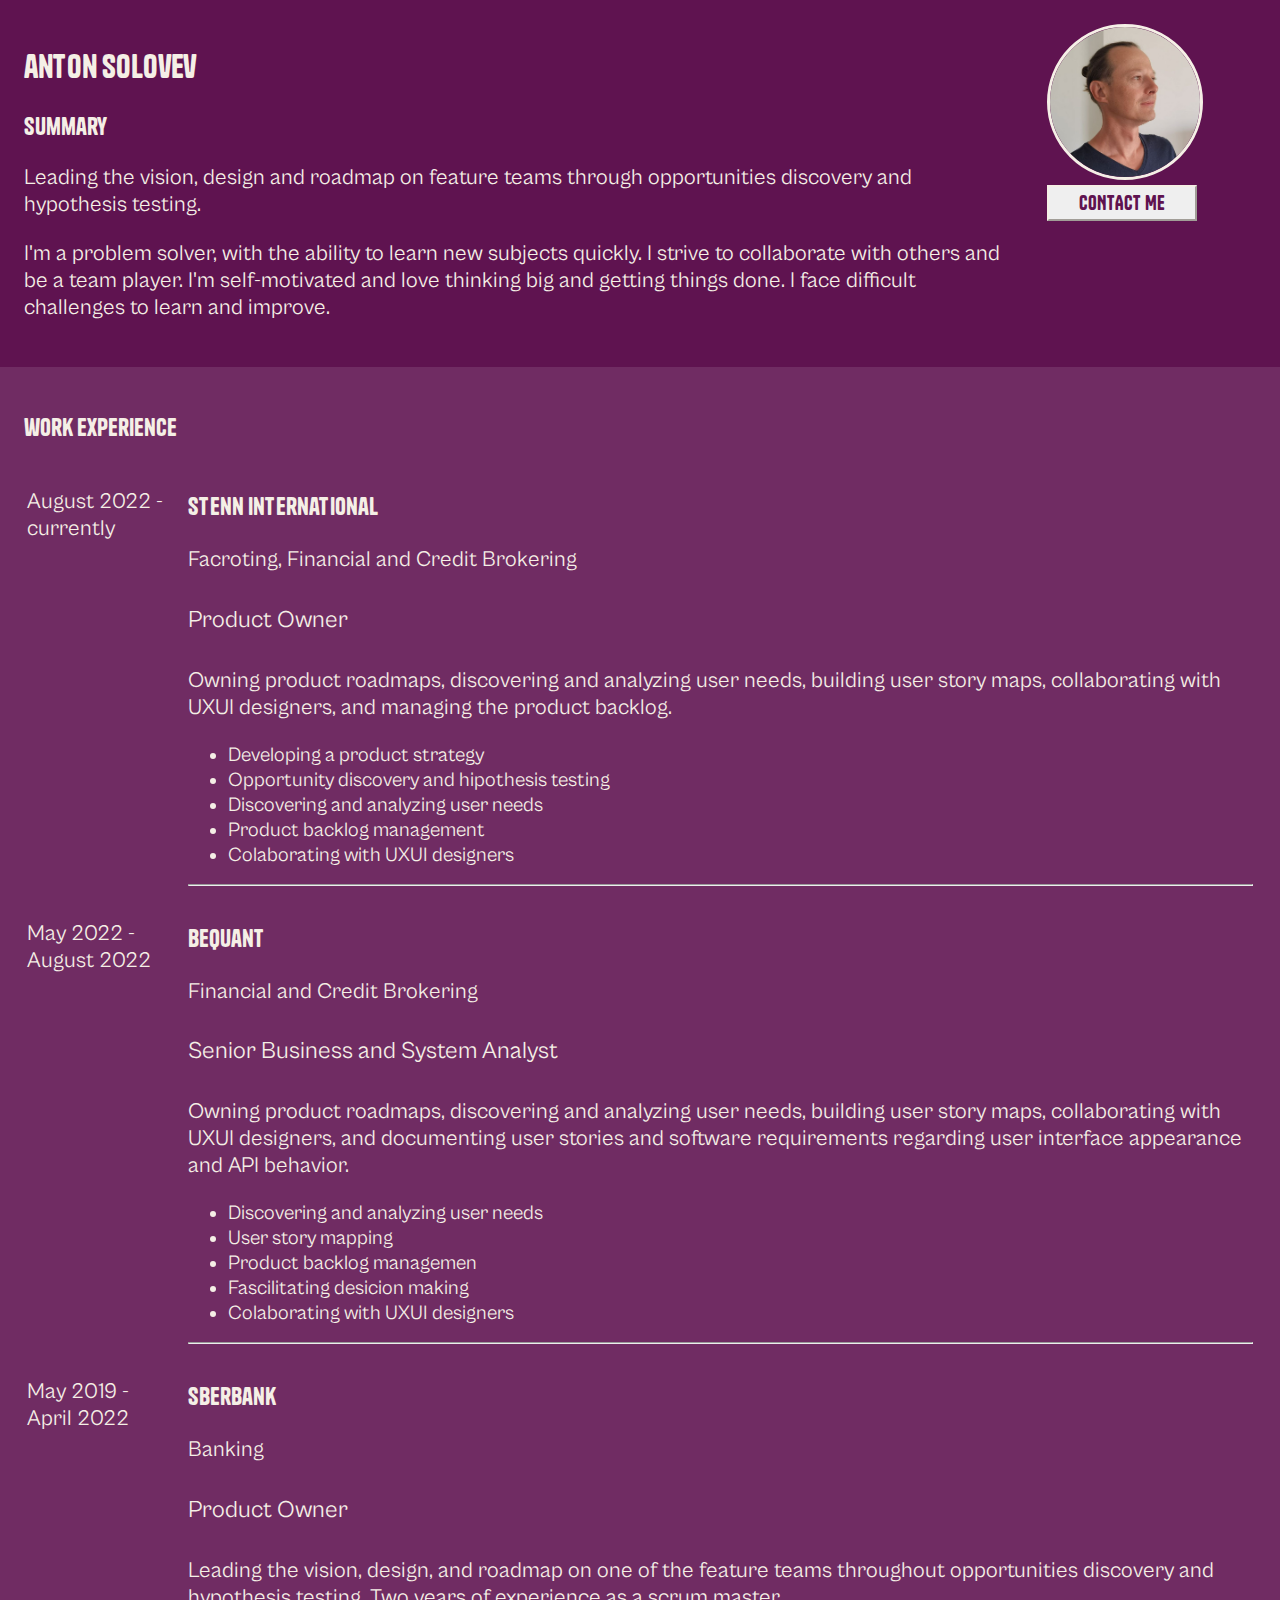
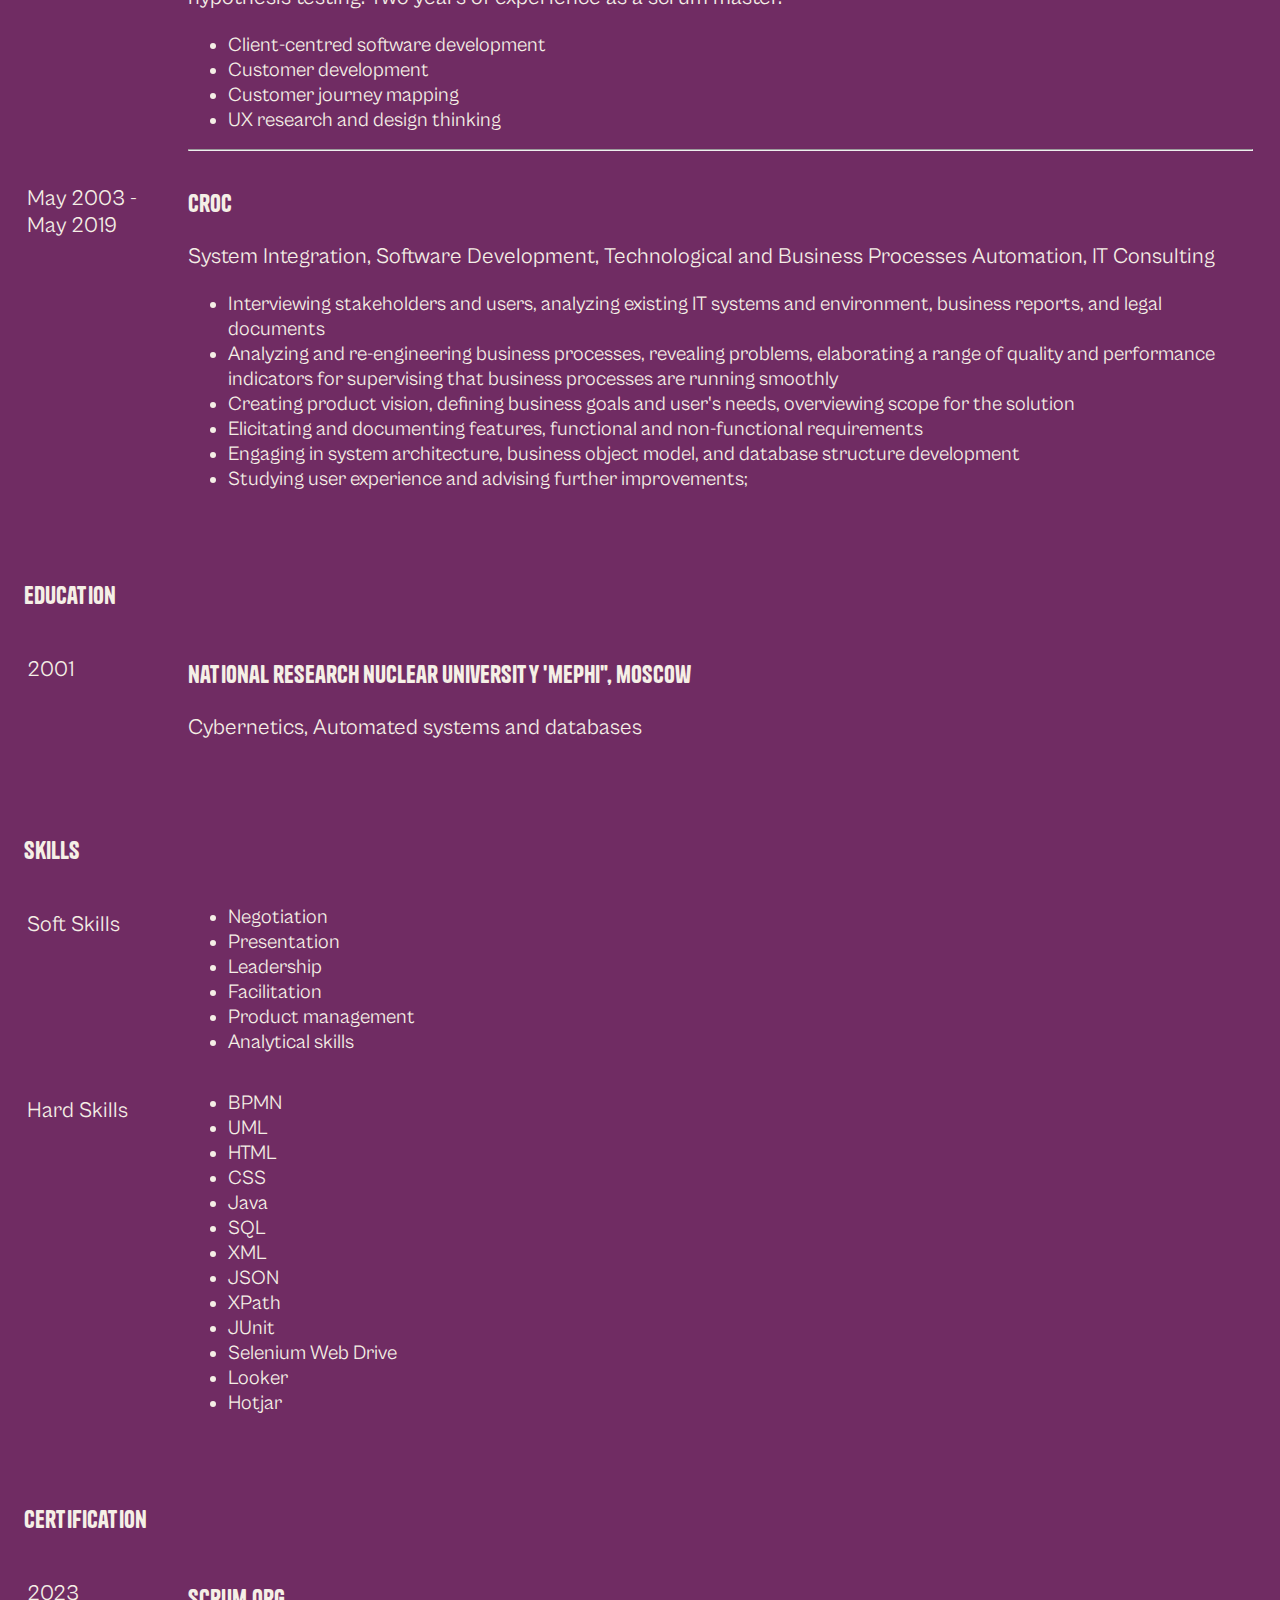
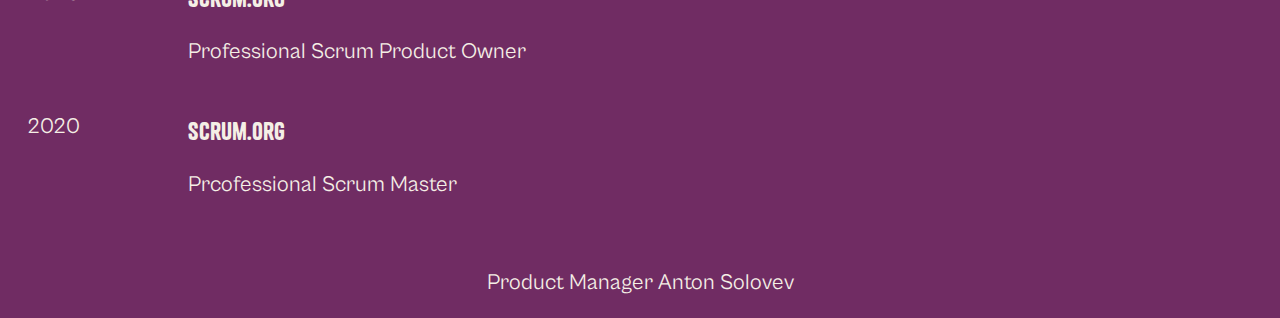
==== commit 38d1b907: "CSS Floating" ====
--- a/index.html
+++ b/index.html
@@ -2,214 +2,218 @@
 <html lang="en">
   <head>
     <meta charset="UTF-8" />
-    <title>My Resume</title>
-    <link rel="stylesheet" href="./style.css" />
+    <title>Resume Anton Solovev</title>
+    <link rel="stylesheet" href="./style-tasty.css" />
   </head>
   <body>
-    <div id="main">
-      <div id="summary" class="sticky">
-        <table>
-          <tr>
-            <td>
-              <h2>Summary</h2>
-              <p>
-                Leading the vision, design and roadmap on one of feature teams
-                through opportunities discovery and hypothesis testing.
-              </p>
-              <p>
-                I'm a problem solver, with the ability to learn new subjects
-                quickly. I strive to collaborate with others and be a team
-                player. I'm self-motivated and love thinking big and getting
-                things done. I face difficult challenges to learn and improve.
-              </p>
-            </td>
-            <td>
-              <img
-                id="circle-photo"
-                src="./assets/images/Anton Solovev photo.jpg"
-                alt="Anotn Solovev photo"
-              />
-              <br />
-              <button
-                type="button"
-                onclick="window.location.href='./public/contact.html'"
-              >
-                CONTACT ME
-              </button>
-            </td>
-          </tr>
-          <h1>Anton Solovev</h1>
-        </table>
-      </div>
-      <div class="scrollable">
-        <div id="experience">
-          <h2>Work experience</h2>
-          <table>
-            <tr>
-              <td class="left-header"><br />August 2022 - currently</td>
-              <td>
-                <h3>STENN International</h3>
-                Facroting, Financial and Credit Brokering
-                <h4>Product Owner</h4>
+    <div class="sticky card">
+      <div class="left card">
+        <h1>Anton Solovev</h1>
+        <h2>Summary</h2>
+        <p>
+          Leading the vision, design and roadmap on feature teams through
+          opportunities discovery and hypothesis testing.
+        </p>
+        <p>
+          I'm a problem solver, with the ability to learn new subjects quickly.
+          I strive to collaborate with others and be a team player. I'm
+          self-motivated and love thinking big and getting things done. I face
+          difficult challenges to learn and improve.
+        </p>
+      </div>
+      <div class="right card">
+        <img
+          id="circle-photo"
+          src="./assets/images/Anton Solovev photo.jpg"
+          alt="Anotn Solovev photo"
+        />
+        <br />
+        <button
+          type="button"
+          onclick="window.location.href='./public/contact.html'"
+        >
+          CONTACT ME
+        </button>
+      </div>
+      <div class="clear"></div>
+    </div>
+    <div class="scrollable">
+      <div id="experience">
+        <h2>Work experience</h2>
+        <table>
+          <tr>
+            <td class="left-header"><p>August 2022 - currently</p></td>
+            <td>
+              <h3>STENN International</h3>
+              <p>Facroting, Financial and Credit Brokering</p>
+              <h4>Product Owner</h4>
+              <p>
                 Owning product roadmaps, discovering and analyzing user needs,
                 building user story maps, collaborating with UXUI designers, and
                 managing the product backlog.
-                <ul>
-                  <li>Developing a product strategy</li>
-                  <li>Opportunity discovery and hipothesis testing</li>
-                  <li>Discovering and analyzing user needs</li>
-                  <li>Product backlog management</li>
-                  <li>Colaborating with UXUI designers</li>
-                </ul>
-                <hr />
-              </td>
-            </tr>
-            <tr>
-              <td class="left-header"><br />May 2022 - August 2022</td>
-              <td>
-                <h3>Bequant</h3>
-                Financial and Credit Brokering
-                <h4>Senior Business and System Analyst</h4>
+              </p>
+              <ul>
+                <li>Developing a product strategy</li>
+                <li>Opportunity discovery and hipothesis testing</li>
+                <li>Discovering and analyzing user needs</li>
+                <li>Product backlog management</li>
+                <li>Colaborating with UXUI designers</li>
+              </ul>
+              <hr />
+            </td>
+          </tr>
+          <tr>
+            <td class="left-header"><p>May 2022 - August 2022</p></td>
+            <td>
+              <h3>Bequant</h3>
+              <p>Financial and Credit Brokering</p>
+              <h4>Senior Business and System Analyst</h4>
+              <p>
                 Owning product roadmaps, discovering and analyzing user needs,
                 building user story maps, collaborating with UXUI designers, and
                 documenting user stories and software requirements regarding
                 user interface appearance and API behavior.
-                <ul>
-                  <li>Discovering and analyzing user needs</li>
-                  <li>User story mapping</li>
-                  <li>Product backlog managemen</li>
-                  <li>Fascilitating desicion making</li>
-                  <li>Colaborating with UXUI designers</li>
-                </ul>
-                <hr />
-              </td>
-            </tr>
-            <tr>
-              <td class="left-header"><br />May 2019 - April 2022</td>
-              <td>
-                <h3>Sberbank</h3>
-                Banking
-                <h4>Product Owner</h4>
+              </p>
+              <ul>
+                <li>Discovering and analyzing user needs</li>
+                <li>User story mapping</li>
+                <li>Product backlog managemen</li>
+                <li>Fascilitating desicion making</li>
+                <li>Colaborating with UXUI designers</li>
+              </ul>
+              <hr />
+            </td>
+          </tr>
+          <tr>
+            <td class="left-header"><p>May 2019 - April 2022</p></td>
+            <td>
+              <h3>Sberbank</h3>
+              <p>Banking</p>
+              <h4>Product Owner</h4>
+              <p>
                 Leading the vision, design, and roadmap on one of the feature
                 teams throughout opportunities discovery and hypothesis testing.
                 Two years of experience as a scrum master.
-                <ul>
-                  <li>Client-centred software development</li>
-                  <li>Customer development</li>
-                  <li>Customer journey mapping</li>
-                  <li>UX research and design thinking</li>
-                </ul>
-                <hr />
-              </td>
-            </tr>
-            <tr>
-              <td class="left-header"><br />May 2003 - May 2019</td>
-              <td>
-                <h3>Croc</h3>
+              </p>
+              <ul>
+                <li>Client-centred software development</li>
+                <li>Customer development</li>
+                <li>Customer journey mapping</li>
+                <li>UX research and design thinking</li>
+              </ul>
+              <hr />
+            </td>
+          </tr>
+          <tr>
+            <td class="left-header"><p>May 2003 - May 2019</p></td>
+            <td>
+              <h3>Croc</h3>
+              <p>
                 System Integration, Software Development, Technological and
                 Business Processes Automation, IT Consulting
-                <ul>
-                  <li>
-                    Interviewing stakeholders and users, analyzing existing IT
-                    systems and environment, business reports, and legal
-                    documents
-                  </li>
-                  <li>
-                    Analyzing and re-engineering business processes, revealing
-                    problems, elaborating a range of quality and performance
-                    indicators for supervising that business processes are
-                    running smoothly
-                  </li>
-                  <li>
-                    Creating product vision, defining business goals and user's
-                    needs, overviewing scope for the solution
-                  </li>
-                  <li>
-                    Elicitating and documenting features, functional and
-                    non-functional requirements
-                  </li>
-                  <li>
-                    Engaging in system architecture, business object model, and
-                    database structure development
-                  </li>
-                  <li>
-                    Studying user experience and advising further improvements;
-                  </li>
-                </ul>
-              </td>
-            </tr>
-          </table>
-        </div>
+              </p>
+              <ul>
+                <li>
+                  Interviewing stakeholders and users, analyzing existing IT
+                  systems and environment, business reports, and legal documents
+                </li>
+                <li>
+                  Analyzing and re-engineering business processes, revealing
+                  problems, elaborating a range of quality and performance
+                  indicators for supervising that business processes are running
+                  smoothly
+                </li>
+                <li>
+                  Creating product vision, defining business goals and user's
+                  needs, overviewing scope for the solution
+                </li>
+                <li>
+                  Elicitating and documenting features, functional and
+                  non-functional requirements
+                </li>
+                <li>
+                  Engaging in system architecture, business object model, and
+                  database structure development
+                </li>
+                <li>
+                  Studying user experience and advising further improvements;
+                </li>
+              </ul>
+            </td>
+          </tr>
+        </table>
+      </div>
 
-        <div id="education">
-          <h2>Education</h2>
-          <table>
-            <tr>
-              <td class="left-header"><br />2001</td>
-              <td>
-                <h3>National Research Nuclear University 'MEPhI", Moscow</h3>
-                Cybernetics, Automated systems and databases
-              </td>
-            </tr>
-          </table>
-        </div>
+      <div id="education">
+        <h2>Education</h2>
+        <table>
+          <tr>
+            <td class="left-header"><p>2001</p></td>
+            <td>
+              <h3>National Research Nuclear University 'MEPhI", Moscow</h3>
+              <p>Cybernetics, Automated systems and databases</p>
+            </td>
+          </tr>
+        </table>
+      </div>
 
-        <div id="skills">
-          <h2>Skills</h2>
-          <table>
-            <tr>
-              <td class="left-header"><br />Soft Skills</td>
-              <td valign="top">
-                <ul>
-                  <li>Negotiation</li>
-                  <li>Presentation</li>
-                  <li>Leadership</li>
-                  <li>Facilitation</li>
-                  <li>Product management</li>
-                  <li>Analytical skills</li>
-                </ul>
-              </td>
-            </tr>
-            <tr>
-              <td class="left-header"><br />Hard Skills</td>
-              <td valign="top">
-                <ul>
-                  <li>BPMN</li>
-                  <li>UML</li>
-                  <li>HTML</li>
-                  <li>CSS</li>
-                  <li>Java</li>
-                  <li>SQL</li>
-                  <li>XML</li>
-                  <li>JSON</li>
-                  <li>XPath</li>
-                  <li>JUnit</li>
-                  <li>Selenium Web Drive</li>
-                </ul>
-              </td>
-            </tr>
-          </table>
-        </div>
+      <div id="skills">
+        <h2>Skills</h2>
+        <table>
+          <tr>
+            <td class="left-header"><p>Soft Skills</p></td>
+            <td valign="top">
+              <ul>
+                <li>Negotiation</li>
+                <li>Presentation</li>
+                <li>Leadership</li>
+                <li>Facilitation</li>
+                <li>Product management</li>
+                <li>Analytical skills</li>
+              </ul>
+            </td>
+          </tr>
+          <tr>
+            <td class="left-header"><p>Hard Skills</p></td>
+            <td valign="top">
+              <ul>
+                <li>BPMN</li>
+                <li>UML</li>
+                <li>HTML</li>
+                <li>CSS</li>
+                <li>Java</li>
+                <li>SQL</li>
+                <li>XML</li>
+                <li>JSON</li>
+                <li>XPath</li>
+                <li>JUnit</li>
+                <li>Selenium Web Drive</li>
+                <li>Looker</li>
+                <li>Hotjar</li>
+              </ul>
+            </td>
+          </tr>
+        </table>
+      </div>
 
-        <div id="certification">
-          <h2>Certification</h2>
-          <table>
-            <tr>
-              <td class="left-header"><br />2023</td>
-              <td>
-                <h3>Scrum.org</h3>
-                Professional Scrum Product Owner
-              </td>
-            </tr>
-            <tr>
-              <td class="left-header"><br />2020</td>
-              <td>
-                <h3>Scrum.org</h3>
-                Prcofessional Scrum Master
-              </td>
-            </tr>
-          </table>
-        </div>
+      <div id="certification">
+        <h2>Certification</h2>
+        <table>
+          <tr>
+            <td class="left-header"><p>2023</p></td>
+            <td>
+              <h3>Scrum.org</h3>
+              <p>Professional Scrum Product Owner</p>
+            </td>
+          </tr>
+          <tr>
+            <td class="left-header"><p>2020</p></td>
+            <td>
+              <h3>Scrum.org</h3>
+              <p>Prcofessional Scrum Master</p>
+            </td>
+          </tr>
+        </table>
       </div>
     </div>
     <footer>
--- a/style-tasty.css
+++ b/style-tasty.css
@@ -0,0 +1,143 @@
+
+@font-face {
+    font-family: "Tanker-Regular";
+    src: url('./assets/fonts/Tanker/Tanker-Regular.woff2') format('woff2'),
+         url('./assets/fonts/Tanker/Tanker-Regular.woff') format('woff'),
+         url('../assets/fonts/Tanker/Tanker-Regular.ttf') format('truetype');
+         font-weight: 400;
+         font-display: swap;
+         font-style: normal;
+  }
+
+  @font-face {
+    font-family: "Cabinet Grotesk";
+    src: url(./assets/fonts/CabinetGrotesk/CabinetGrotesk-Regular.otf) format("woff2"),
+         url(./assets/fonts/CabinetGrotesk/CabinetGrotesk-Regular.otf) format("woff"),
+         url(./assets/fonts/CabinetGrotesk/CabinetGrotesk-Regular.otf) format("truetype");
+    font-weight: 100 900;
+    font-display: swap;
+    font-style: normal
+}
+
+h1, h2, h3 {
+    font-family: Tanker-Regular;
+    text-transform: lowercase;
+    font-weight: 10;
+}
+
+h1 {
+    font-size: 2rem;
+}
+
+h2, h3, h4 {
+    font-size: 1.5rem;
+}
+
+p {
+    font-size: 22px;
+    font-weight: 500;
+}
+
+li {
+    font-size: 20px;
+    font-weight: 300;
+}
+
+div {
+    padding: 24px;
+}
+
+main {
+    padding: 0px;
+    /* flex: 1; */
+    position: relative;
+}
+
+body {
+    font-family: Cabinet Grotesk;
+    background-color: rgb(112, 44, 99);
+    color: #F5EFE6; 
+    margin: 0;
+    /* display: flex; */
+    /* flex-direction: column; */
+}
+
+.card {
+    background-color: #5f1350;
+    /* border: 5px solid white; */
+}
+
+.sticky {
+    position: sticky;
+    top: 0px;
+    z-index: 1;
+} 
+
+.left {
+    float: left;
+    width: 80%;
+    padding: 0px;
+}
+
+.right {
+    float: right;
+    width: 15%;
+    padding: 0px;
+    margin-right: 24px;
+}
+
+.clear {
+    clear: both;
+    padding: 0px;
+    margin: 0px;
+}
+
+#circle-photo {
+    height: 150px;
+    width: 150px;
+    border-radius: 50%;
+    border: 3px solid #F5EFE6;
+}
+
+
+#experience, #skills, #education, #certification {
+    /* background-color: #5f1350; */
+    background-color: rgb(112, 44, 99);
+}
+
+.scrollable {
+    position: relative;
+    padding: 0px;
+}
+
+table {
+    width: 100%;
+}
+
+.left-header {
+    width: 13%; 
+    vertical-align: top;
+    padding-right: 12px;
+}
+
+footer {
+    clear: both;
+    color: #F5EFE6;
+    text-align: center;
+}
+
+button {
+    font-family: Tanker-Regular;
+    font-size: 1.2rem;
+    border-color: #F5EFE6;
+    color:#5f1350;
+    height: 36px;
+    width: 150px;
+    transition: 0.15;
+}
+
+button:hover {
+    opacity: 0.8;
+    box-shadow: 5px 5px 10px rgba(0, 0, 0, 0.15);
+    cursor: pointer;
+}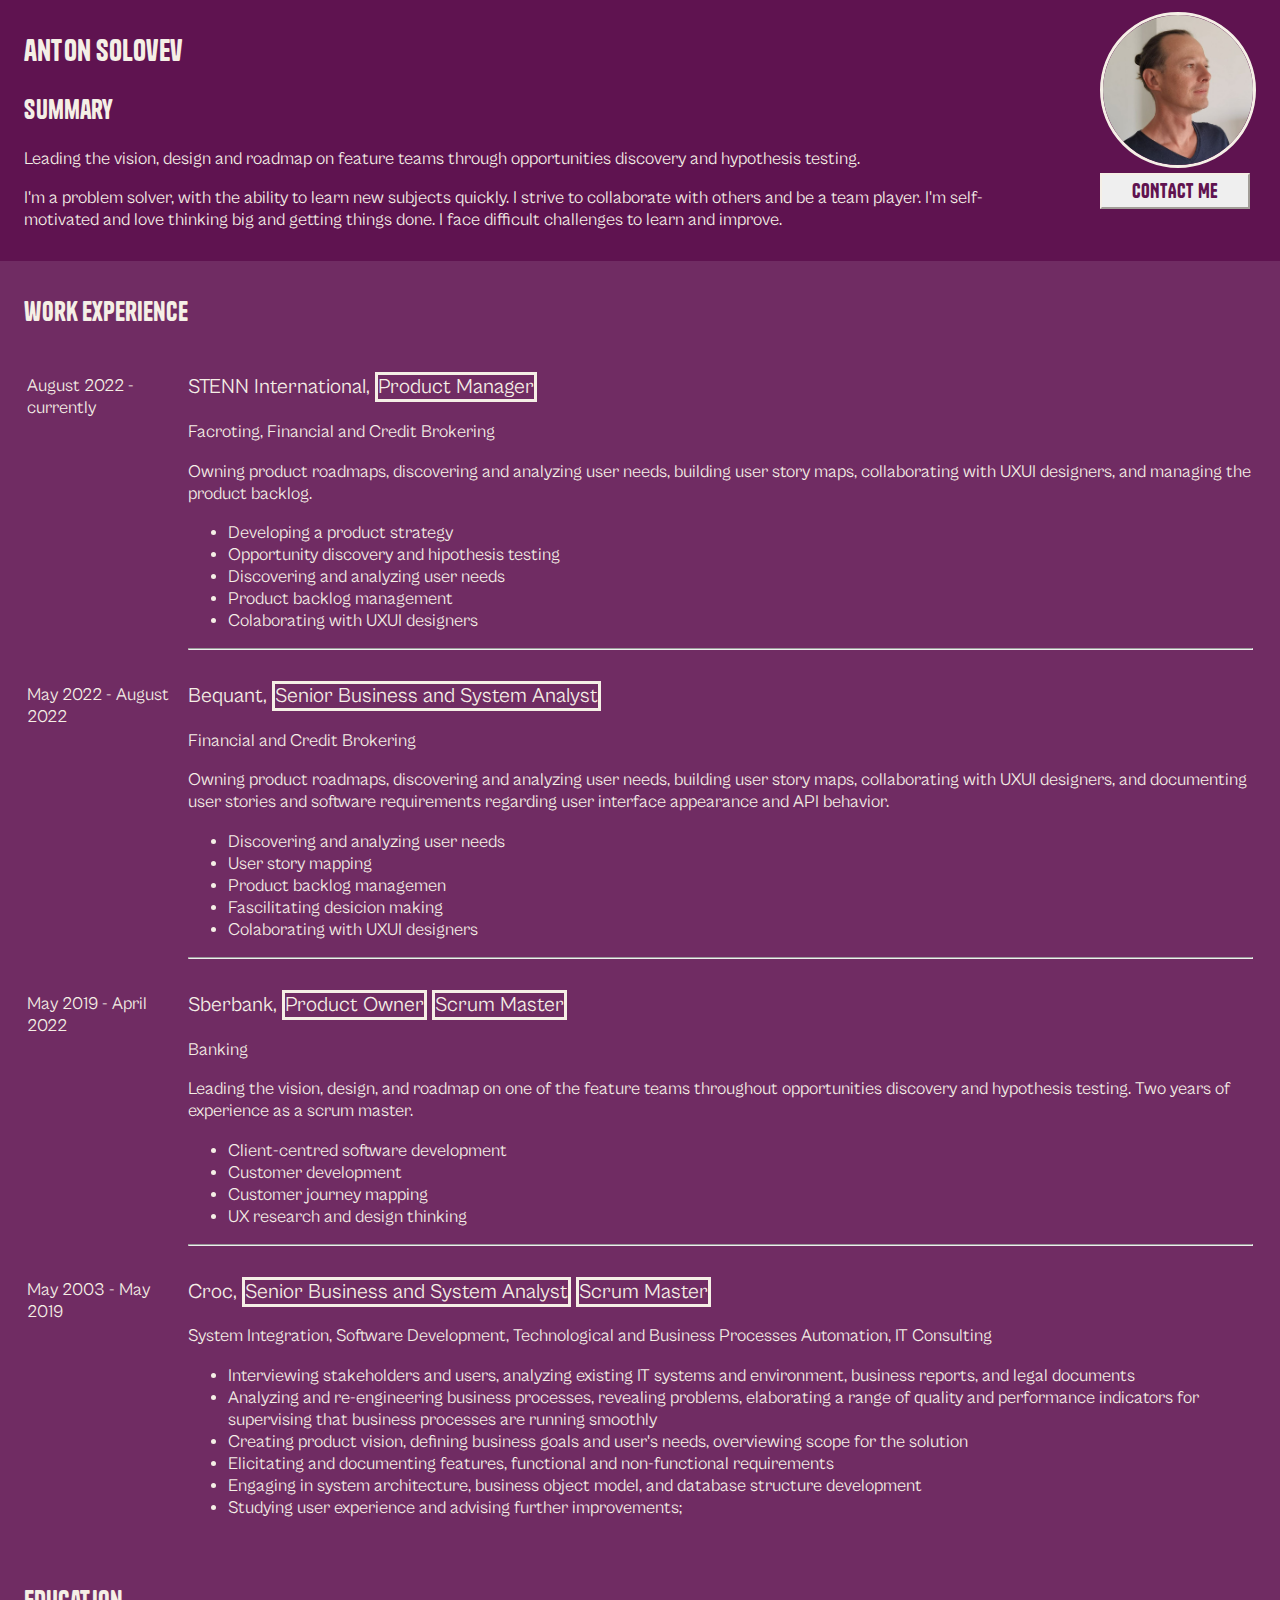
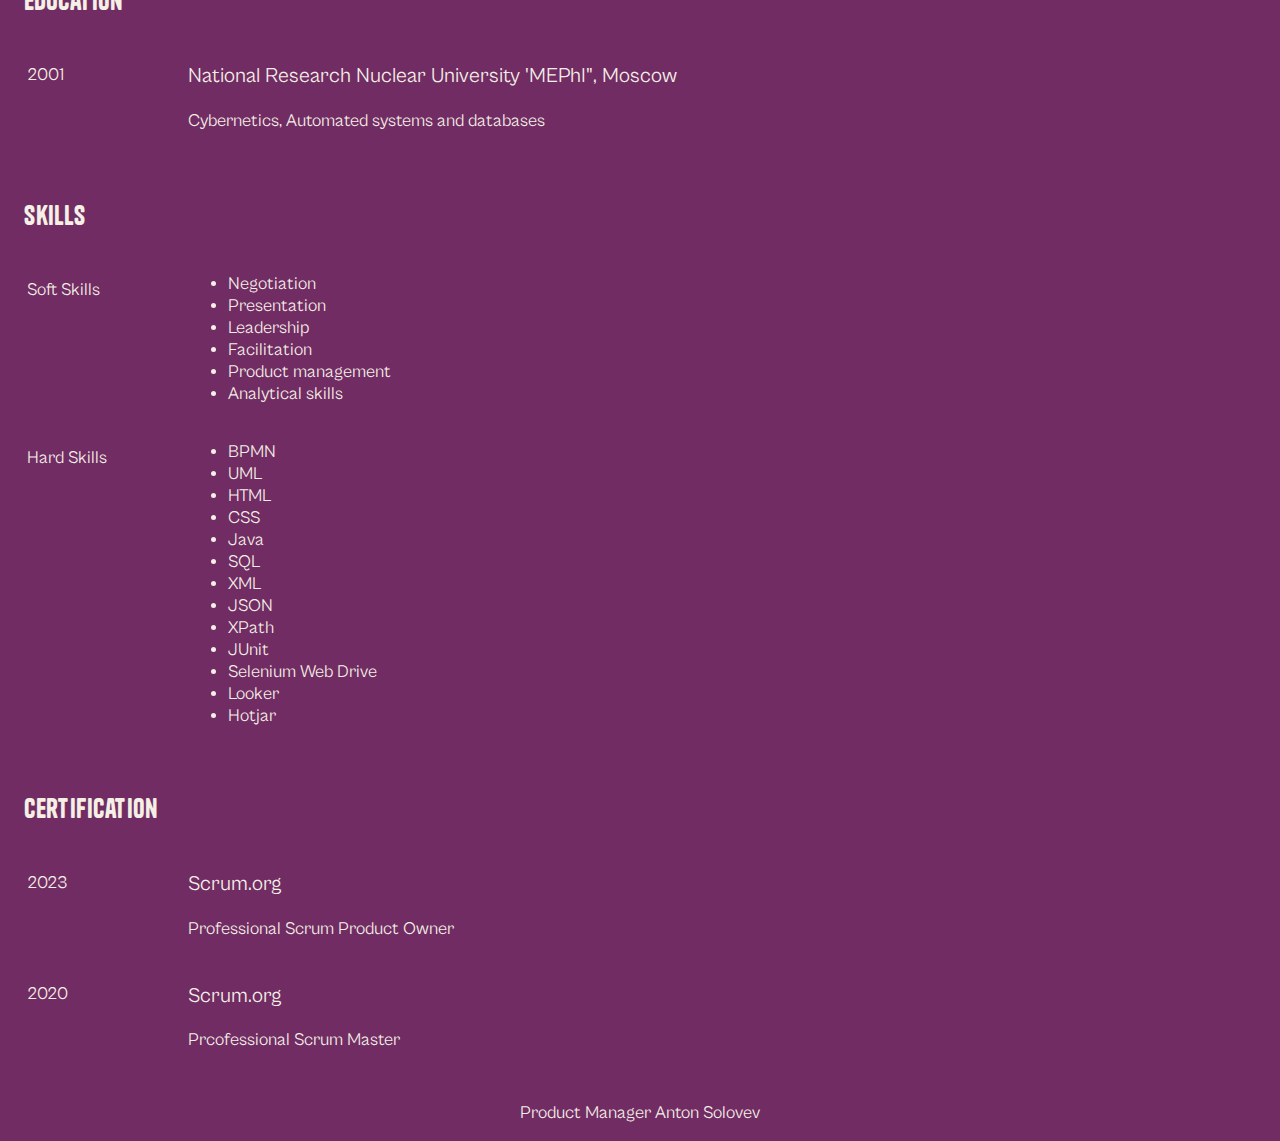
==== commit b3000903: "Added flex container to style.css" ====
--- a/index.html
+++ b/index.html
@@ -3,11 +3,11 @@
   <head>
     <meta charset="UTF-8" />
     <title>Resume Anton Solovev</title>
-    <link rel="stylesheet" href="./style-tasty.css" />
+    <link rel="stylesheet" href="./style.css" />
   </head>
   <body>
-    <div class="sticky card">
-      <div class="left card">
+    <div class="sticky">
+      <div>
         <h1>Anton Solovev</h1>
         <h2>Summary</h2>
         <p>
@@ -21,7 +21,7 @@
           difficult challenges to learn and improve.
         </p>
       </div>
-      <div class="right card">
+      <div>
         <img
           id="circle-photo"
           src="./assets/images/Anton Solovev photo.jpg"
@@ -35,187 +35,182 @@
           CONTACT ME
         </button>
       </div>
-      <div class="clear"></div>
-    </div>
-    <div class="scrollable">
-      <div id="experience">
-        <h2>Work experience</h2>
-        <table>
-          <tr>
-            <td class="left-header"><p>August 2022 - currently</p></td>
-            <td>
-              <h3>STENN International</h3>
-              <p>Facroting, Financial and Credit Brokering</p>
-              <h4>Product Owner</h4>
-              <p>
-                Owning product roadmaps, discovering and analyzing user needs,
-                building user story maps, collaborating with UXUI designers, and
-                managing the product backlog.
-              </p>
-              <ul>
-                <li>Developing a product strategy</li>
-                <li>Opportunity discovery and hipothesis testing</li>
-                <li>Discovering and analyzing user needs</li>
-                <li>Product backlog management</li>
-                <li>Colaborating with UXUI designers</li>
-              </ul>
-              <hr />
-            </td>
-          </tr>
-          <tr>
-            <td class="left-header"><p>May 2022 - August 2022</p></td>
-            <td>
-              <h3>Bequant</h3>
-              <p>Financial and Credit Brokering</p>
-              <h4>Senior Business and System Analyst</h4>
-              <p>
-                Owning product roadmaps, discovering and analyzing user needs,
-                building user story maps, collaborating with UXUI designers, and
-                documenting user stories and software requirements regarding
-                user interface appearance and API behavior.
-              </p>
-              <ul>
-                <li>Discovering and analyzing user needs</li>
-                <li>User story mapping</li>
-                <li>Product backlog managemen</li>
-                <li>Fascilitating desicion making</li>
-                <li>Colaborating with UXUI designers</li>
-              </ul>
-              <hr />
-            </td>
-          </tr>
-          <tr>
-            <td class="left-header"><p>May 2019 - April 2022</p></td>
-            <td>
-              <h3>Sberbank</h3>
-              <p>Banking</p>
-              <h4>Product Owner</h4>
-              <p>
-                Leading the vision, design, and roadmap on one of the feature
-                teams throughout opportunities discovery and hypothesis testing.
-                Two years of experience as a scrum master.
-              </p>
-              <ul>
-                <li>Client-centred software development</li>
-                <li>Customer development</li>
-                <li>Customer journey mapping</li>
-                <li>UX research and design thinking</li>
-              </ul>
-              <hr />
-            </td>
-          </tr>
-          <tr>
-            <td class="left-header"><p>May 2003 - May 2019</p></td>
-            <td>
-              <h3>Croc</h3>
-              <p>
-                System Integration, Software Development, Technological and
-                Business Processes Automation, IT Consulting
-              </p>
-              <ul>
-                <li>
-                  Interviewing stakeholders and users, analyzing existing IT
-                  systems and environment, business reports, and legal documents
-                </li>
-                <li>
-                  Analyzing and re-engineering business processes, revealing
-                  problems, elaborating a range of quality and performance
-                  indicators for supervising that business processes are running
-                  smoothly
-                </li>
-                <li>
-                  Creating product vision, defining business goals and user's
-                  needs, overviewing scope for the solution
-                </li>
-                <li>
-                  Elicitating and documenting features, functional and
-                  non-functional requirements
-                </li>
-                <li>
-                  Engaging in system architecture, business object model, and
-                  database structure development
-                </li>
-                <li>
-                  Studying user experience and advising further improvements;
-                </li>
-              </ul>
-            </td>
-          </tr>
-        </table>
-      </div>
-
-      <div id="education">
-        <h2>Education</h2>
-        <table>
-          <tr>
-            <td class="left-header"><p>2001</p></td>
-            <td>
-              <h3>National Research Nuclear University 'MEPhI", Moscow</h3>
-              <p>Cybernetics, Automated systems and databases</p>
-            </td>
-          </tr>
-        </table>
-      </div>
-
-      <div id="skills">
-        <h2>Skills</h2>
-        <table>
-          <tr>
-            <td class="left-header"><p>Soft Skills</p></td>
-            <td valign="top">
-              <ul>
-                <li>Negotiation</li>
-                <li>Presentation</li>
-                <li>Leadership</li>
-                <li>Facilitation</li>
-                <li>Product management</li>
-                <li>Analytical skills</li>
-              </ul>
-            </td>
-          </tr>
-          <tr>
-            <td class="left-header"><p>Hard Skills</p></td>
-            <td valign="top">
-              <ul>
-                <li>BPMN</li>
-                <li>UML</li>
-                <li>HTML</li>
-                <li>CSS</li>
-                <li>Java</li>
-                <li>SQL</li>
-                <li>XML</li>
-                <li>JSON</li>
-                <li>XPath</li>
-                <li>JUnit</li>
-                <li>Selenium Web Drive</li>
-                <li>Looker</li>
-                <li>Hotjar</li>
-              </ul>
-            </td>
-          </tr>
-        </table>
-      </div>
-
-      <div id="certification">
-        <h2>Certification</h2>
-        <table>
-          <tr>
-            <td class="left-header"><p>2023</p></td>
-            <td>
-              <h3>Scrum.org</h3>
-              <p>Professional Scrum Product Owner</p>
-            </td>
-          </tr>
-          <tr>
-            <td class="left-header"><p>2020</p></td>
-            <td>
-              <h3>Scrum.org</h3>
-              <p>Prcofessional Scrum Master</p>
-            </td>
-          </tr>
-        </table>
-      </div>
-    </div>
+    </div>
+    <div id="experience">
+      <h2>Work experience</h2>
+      <table>
+        <tr>
+          <td class="left-header"><p>August 2022 - currently</p></td>
+          <td>
+            <h3>STENN International, <span>Product Manager</span></h3>
+            <p>Facroting, Financial and Credit Brokering</p>
+            <p>
+              Owning product roadmaps, discovering and analyzing user needs,
+              building user story maps, collaborating with UXUI designers, and
+              managing the product backlog.
+            </p>
+            <ul>
+              <li>Developing a product strategy</li>
+              <li>Opportunity discovery and hipothesis testing</li>
+              <li>Discovering and analyzing user needs</li>
+              <li>Product backlog management</li>
+              <li>Colaborating with UXUI designers</li>
+            </ul>
+            <hr />
+          </td>
+        </tr>
+        <tr>
+          <td class="left-header"><p>May 2022 - August 2022</p></td>
+          <td>
+            <h3>Bequant, <span>Senior Business and System Analyst</span></h3>
+            <p>Financial and Credit Brokering</p>
+            <p>
+              Owning product roadmaps, discovering and analyzing user needs,
+              building user story maps, collaborating with UXUI designers, and
+              documenting user stories and software requirements regarding
+              user interface appearance and API behavior.
+            </p>
+            <ul>
+              <li>Discovering and analyzing user needs</li>
+              <li>User story mapping</li>
+              <li>Product backlog managemen</li>
+              <li>Fascilitating desicion making</li>
+              <li>Colaborating with UXUI designers</li>
+            </ul>
+            <hr />
+          </td>
+        </tr>
+        <tr>
+          <td class="left-header"><p>May 2019 - April 2022</p></td>
+          <td>
+            <h3>Sberbank, <span>Product Owner</span> <span>Scrum Master</span></h3>
+            <p>Banking</p>
+            <p>
+              Leading the vision, design, and roadmap on one of the feature
+              teams throughout opportunities discovery and hypothesis testing.
+              Two years of experience as a scrum master.
+            </p>
+            <ul>
+              <li>Client-centred software development</li>
+              <li>Customer development</li>
+              <li>Customer journey mapping</li>
+              <li>UX research and design thinking</li>
+            </ul>
+            <hr />
+          </td>
+        </tr>
+        <tr>
+          <td class="left-header"><p>May 2003 - May 2019</p></td>
+          <td>
+            <h3>Croc, <span>Senior Business and System Analyst</span> <span>Scrum Master</span></h3>
+            <p>
+              System Integration, Software Development, Technological and
+              Business Processes Automation, IT Consulting
+            </p>
+            <ul>
+              <li>
+                Interviewing stakeholders and users, analyzing existing IT
+                systems and environment, business reports, and legal documents
+              </li>
+              <li>
+                Analyzing and re-engineering business processes, revealing
+                problems, elaborating a range of quality and performance
+                indicators for supervising that business processes are running
+                smoothly
+              </li>
+              <li>
+                Creating product vision, defining business goals and user's
+                needs, overviewing scope for the solution
+              </li>
+              <li>
+                Elicitating and documenting features, functional and
+                non-functional requirements
+              </li>
+              <li>
+                Engaging in system architecture, business object model, and
+                database structure development
+              </li>
+              <li>
+                Studying user experience and advising further improvements;
+              </li>
+            </ul>
+          </td>
+        </tr>
+      </table>
+    </div>
+
+    <div id="education">
+      <h2>Education</h2>
+      <table>
+        <tr>
+          <td class="left-header"><p>2001</p></td>
+          <td>
+            <h3>National Research Nuclear University 'MEPhI", Moscow</h3>
+            <p>Cybernetics, Automated systems and databases</p>
+          </td>
+        </tr>
+      </table>
+    </div>
+
+    <div id="skills">
+      <h2>Skills</h2>
+      <table>
+        <tr>
+          <td class="left-header"><p>Soft Skills</p></td>
+          <td valign="top">
+            <ul>
+              <li>Negotiation</li>
+              <li>Presentation</li>
+              <li>Leadership</li>
+              <li>Facilitation</li>
+              <li>Product management</li>
+              <li>Analytical skills</li>
+            </ul>
+          </td>
+        </tr>
+        <tr>
+          <td class="left-header"><p>Hard Skills</p></td>
+          <td valign="top">
+            <ul>
+              <li>BPMN</li>
+              <li>UML</li>
+              <li>HTML</li>
+              <li>CSS</li>
+              <li>Java</li>
+              <li>SQL</li>
+              <li>XML</li>
+              <li>JSON</li>
+              <li>XPath</li>
+              <li>JUnit</li>
+              <li>Selenium Web Drive</li>
+              <li>Looker</li>
+              <li>Hotjar</li>
+            </ul>
+          </td>
+        </tr>
+      </table>
+    </div>
+
+    <div id="certification">
+      <h2>Certification</h2>
+      <table>
+        <tr>
+          <td class="left-header"><p>2023</p></td>
+          <td>
+            <h3>Scrum.org</h3>
+            <p>Professional Scrum Product Owner</p>
+          </td>
+        </tr>
+        <tr>
+          <td class="left-header"><p>2020</p></td>
+          <td>
+            <h3>Scrum.org</h3>
+            <p>Prcofessional Scrum Master</p>
+          </td>
+        </tr>
+      </table>
+    </div>
+
     <footer>
       <small>
         <p>Product Manager Anton Solovev</p>
--- a/style.css
+++ b/style.css
@@ -0,0 +1,120 @@
+
+@font-face {
+    font-family: "Tanker-Regular";
+    src: url('./assets/fonts/Tanker/Tanker-Regular.woff2') format('woff2'),
+         url('./assets/fonts/Tanker/Tanker-Regular.woff') format('woff'),
+         url('../assets/fonts/Tanker/Tanker-Regular.ttf') format('truetype');
+         font-weight: 400;
+         font-display: swap;
+         font-style: normal;
+  }
+
+  @font-face {
+    font-family: "Cabinet Grotesk";
+    src: url(./assets/fonts/CabinetGrotesk/CabinetGrotesk-Regular.otf) format("woff2"),
+         url(./assets/fonts/CabinetGrotesk/CabinetGrotesk-Regular.otf) format("woff"),
+         url(./assets/fonts/CabinetGrotesk/CabinetGrotesk-Regular.otf) format("truetype");
+    font-weight: 100 900;
+    font-display: swap;
+    font-style: normal
+}
+
+h1, h2 {
+    font-family: Tanker-Regular;
+    text-transform: lowercase;
+    font-weight: 10;
+}
+
+h1 {
+    font-size: 1.8rem;
+}
+
+h2 {
+    font-size: 1.6rem;
+}
+
+h3 {
+    font-size: 1.3rem;
+}
+
+p {
+    font-size: 1.1rem;
+    font-weight: 500;
+}
+
+li {
+    font-size: 1.1rem;
+    font-weight: 300;
+}
+
+div {
+    padding: 12px 24px;
+}
+
+main {
+    padding: 0px;
+}
+
+body {
+    font-family: Cabinet Grotesk;
+    background-color: rgb(112, 44, 99);
+    color: #F5EFE6; 
+    margin: 0;
+}
+
+.sticky {
+    position: sticky;
+    top: 0px;
+    z-index: 1;
+    padding: 0px;
+    background-color: #5f1350;
+    display: inline-flex;
+} 
+
+#circle-photo {
+    height: 150px;
+    width: 150px;
+    border-radius: 50%;
+    border: 3px solid #F5EFE6;
+}
+
+#experience, #skills, #education, #certification {
+    background-color: rgb(112, 44, 99);
+}
+
+table {
+    width: 100%;
+}
+
+.left-header {
+    width: 13%; 
+    vertical-align: top;
+    padding-right: 12px;
+    padding-top: 5px;
+}
+
+span {
+    border: solid;
+}
+
+footer {
+    clear: both;
+    color: #F5EFE6;
+    text-align: center;
+}
+
+button {
+    font-family: Tanker-Regular;
+    font-size: 1.2rem;
+    border-color: #F5EFE6;
+    color:#5f1350;
+    height: 36px;
+    width: 150px;
+    transition: 0.15;
+}
+
+button:hover {
+    opacity: 0.8;
+    box-shadow: 5px 5px 10px rgba(0, 0, 0, 0.15);
+    cursor: pointer;
+}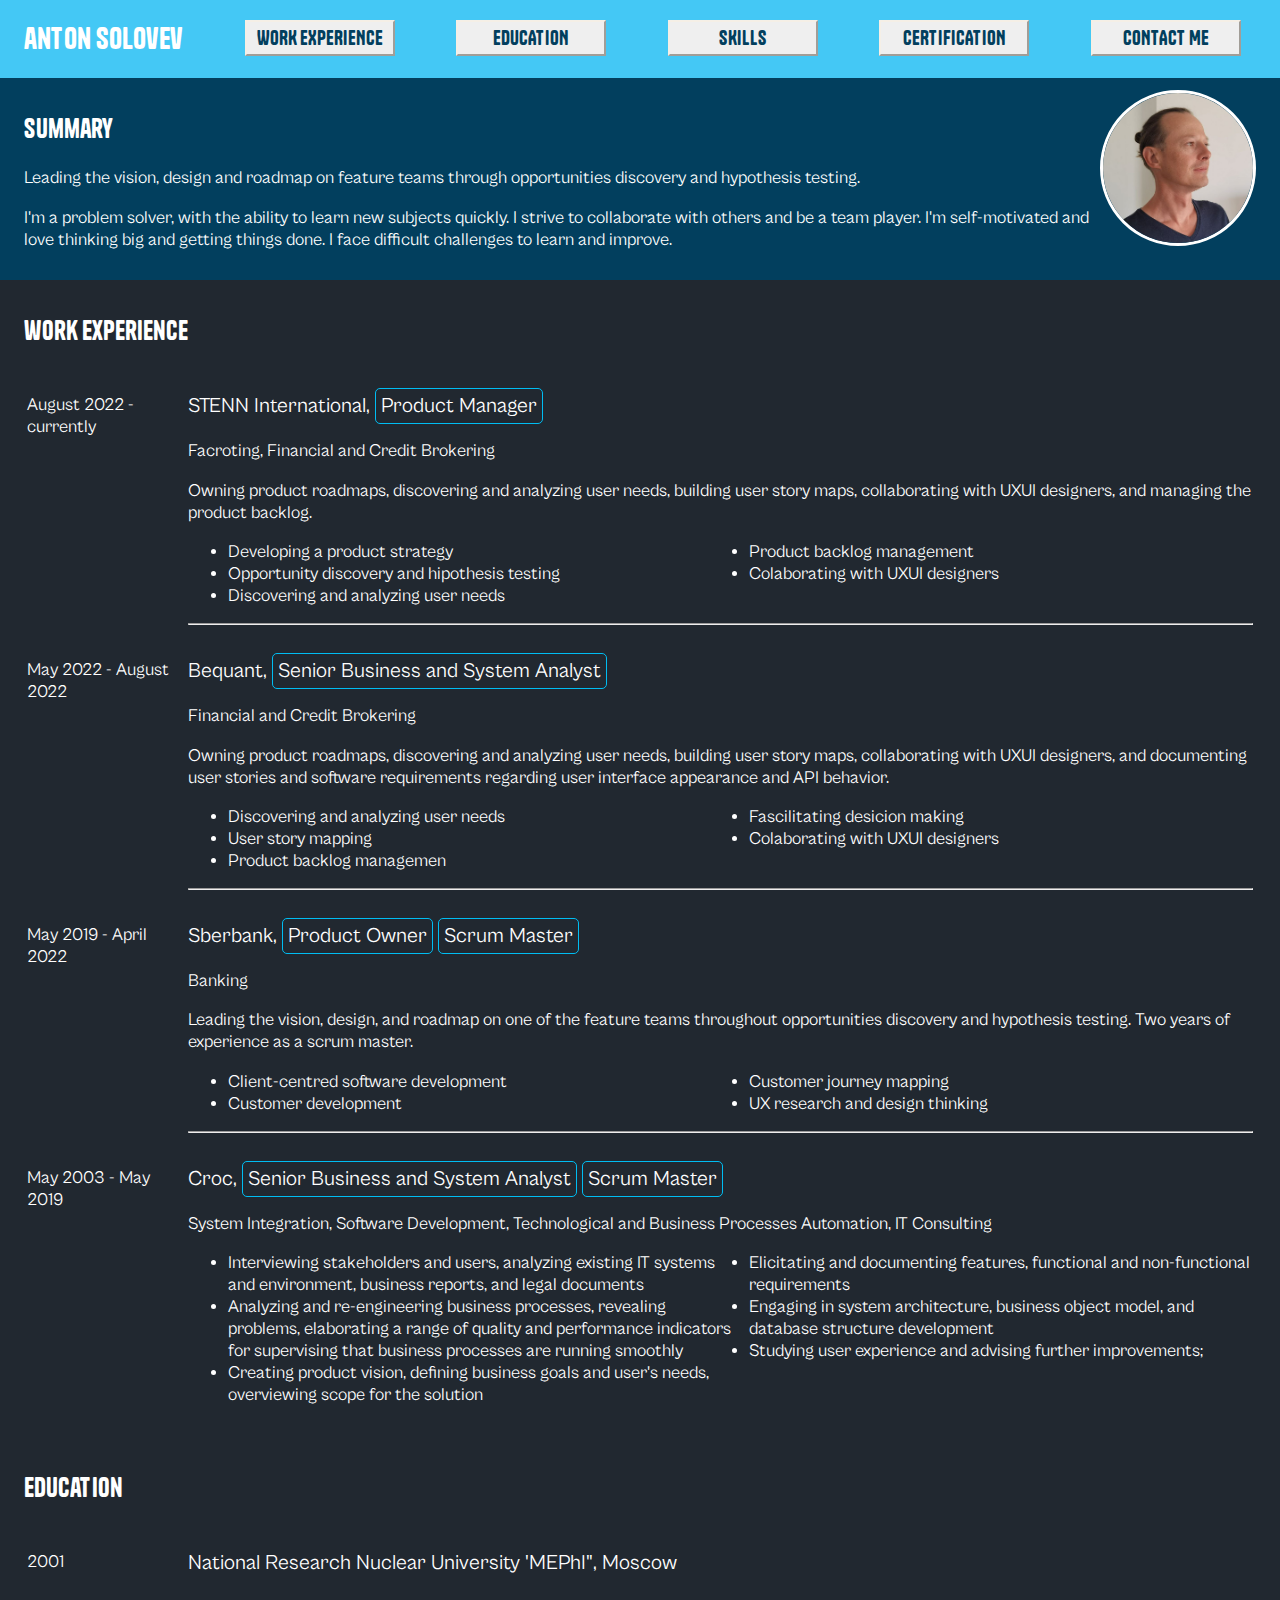
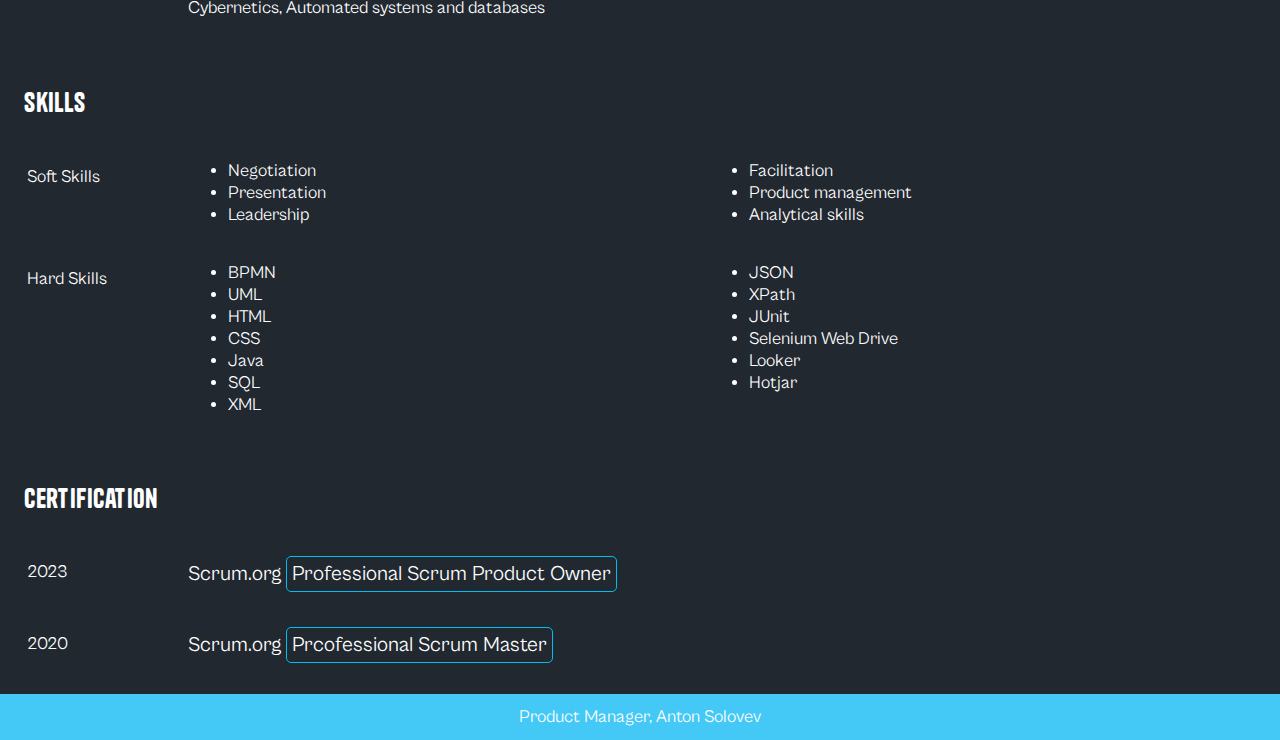
==== commit 53c76da7: "UI redesign" ====
--- a/index.html
+++ b/index.html
@@ -7,34 +7,69 @@
   </head>
   <body>
     <div class="sticky">
-      <div>
-        <h1>Anton Solovev</h1>
-        <h2>Summary</h2>
-        <p>
-          Leading the vision, design and roadmap on feature teams through
-          opportunities discovery and hypothesis testing.
-        </p>
-        <p>
-          I'm a problem solver, with the ability to learn new subjects quickly.
-          I strive to collaborate with others and be a team player. I'm
-          self-motivated and love thinking big and getting things done. I face
-          difficult challenges to learn and improve.
-        </p>
-      </div>
-      <div>
-        <img
-          id="circle-photo"
-          src="./assets/images/Anton Solovev photo.jpg"
-          alt="Anotn Solovev photo"
-        />
-        <br />
-        <button
-          type="button"
-          onclick="window.location.href='./public/contact.html'"
-        >
-          CONTACT ME
-        </button>
-      </div>
+      <!-- <div> -->
+        <div class="navigation">
+          <h1>Anton Solovev</h1>
+          
+          <button
+              type="button"
+              onclick="window.location.href='#experience'"
+            >
+              WORK EXPERIENCE
+          </button>
+
+          <button
+              type="button"
+              onclick="window.location.href='#education'"
+            >
+              EDUCATION
+            </button>
+
+            <button
+              type="button"
+              onclick="window.location.href='#skills'"
+            >
+              SKILLS
+            </button>
+
+            <button
+              type="button"
+              onclick="window.location.href='#certification'"
+            >
+              CERTIFICATION
+            </button>
+
+            <button
+              type="button"
+              onclick="window.location.href='./public/contact.html'"
+            >
+              CONTACT ME
+            </button>
+        </div>
+        <div class="summary">
+          <div>
+            <h2>Summary</h2>
+            <p>
+              Leading the vision, design and roadmap on feature teams through
+              opportunities discovery and hypothesis testing.
+            </p>
+            <p>
+              I'm a problem solver, with the ability to learn new subjects quickly.
+              I strive to collaborate with others and be a team player. I'm
+              self-motivated and love thinking big and getting things done. I face
+              difficult challenges to learn and improve.
+            </p>
+          </div>
+          <div>
+            <img
+              id="circle-photo"
+              src="./assets/images/Anton Solovev photo.jpg"
+              alt="Anotn Solovev photo"
+            />
+          </div>
+        </div>
+      <!-- </div> -->
+      
     </div>
     <div id="experience">
       <h2>Work experience</h2>
@@ -197,15 +232,13 @@
         <tr>
           <td class="left-header"><p>2023</p></td>
           <td>
-            <h3>Scrum.org</h3>
-            <p>Professional Scrum Product Owner</p>
+            <h3>Scrum.org <span>Professional Scrum Product Owner</span></h3>
           </td>
         </tr>
         <tr>
           <td class="left-header"><p>2020</p></td>
           <td>
-            <h3>Scrum.org</h3>
-            <p>Prcofessional Scrum Master</p>
+            <h3>Scrum.org <span>Prcofessional Scrum Master</span></h3>
           </td>
         </tr>
       </table>
@@ -213,7 +246,7 @@
 
     <footer>
       <small>
-        <p>Product Manager Anton Solovev</p>
+        <p>Product Manager, Anton Solovev</p>
       </small>
     </footer>
   </body>
--- a/style.css
+++ b/style.css
@@ -57,8 +57,8 @@
 
 body {
     font-family: Cabinet Grotesk;
-    background-color: rgb(112, 44, 99);
-    color: #F5EFE6; 
+    background-color: black;
+    color: #ffffff; 
     margin: 0;
 }
 
@@ -67,19 +67,53 @@
     top: 0px;
     z-index: 1;
     padding: 0px;
-    background-color: #5f1350;
-    display: inline-flex;
+    background-color: #44c8f5;
+    color: #ffffff;
+    display: flex;
+    flex-direction: column;
 } 
+
+.stiky > div {
+    padding: 0px;
+}
+
+.navigation {   
+   padding: 0px 24px;
+   display: flex;
+   flex-direction: row;
+   gap: 5%;
+}
+
+button {
+    font-family: Tanker-Regular;
+    font-size: 1.2rem;
+    border-color: #F5EFE6;
+    color: #023f5e;
+    height: 36px;
+    width: 150px;
+    transition: 0.15;
+    margin-top: 20px;
+}
+
+.summary {
+    display: flex;
+    background-color: #023f5e;
+}
+
+.summary > div {
+    padding: 0px;
+    
+}
 
 #circle-photo {
     height: 150px;
     width: 150px;
     border-radius: 50%;
-    border: 3px solid #F5EFE6;
+    border: 3px solid #ffffff;
 }
 
-#experience, #skills, #education, #certification {
-    background-color: rgb(112, 44, 99);
+#experience, #skills, #education, #certification, #contacts {
+    background-color: #212830;
 }
 
 table {
@@ -94,24 +128,29 @@
 }
 
 span {
-    border: solid;
+    padding: 5px 5px;
+    border: 1px solid #00bdf2;
+    border-radius: 5px;
+}
+
+ul {
+    columns: 2;
+    -webkit-columns: 2;
+    -moz-columns: 2;
 }
 
 footer {
     clear: both;
-    color: #F5EFE6;
+    padding: 12px;
+    background-color:  #44c8f5;
+    color: #ffffff;
     text-align: center;
 }
 
-button {
-    font-family: Tanker-Regular;
-    font-size: 1.2rem;
-    border-color: #F5EFE6;
-    color:#5f1350;
-    height: 36px;
-    width: 150px;
-    transition: 0.15;
+footer p {
+      margin: 0px;
 }
+
 
 button:hover {
     opacity: 0.8;
